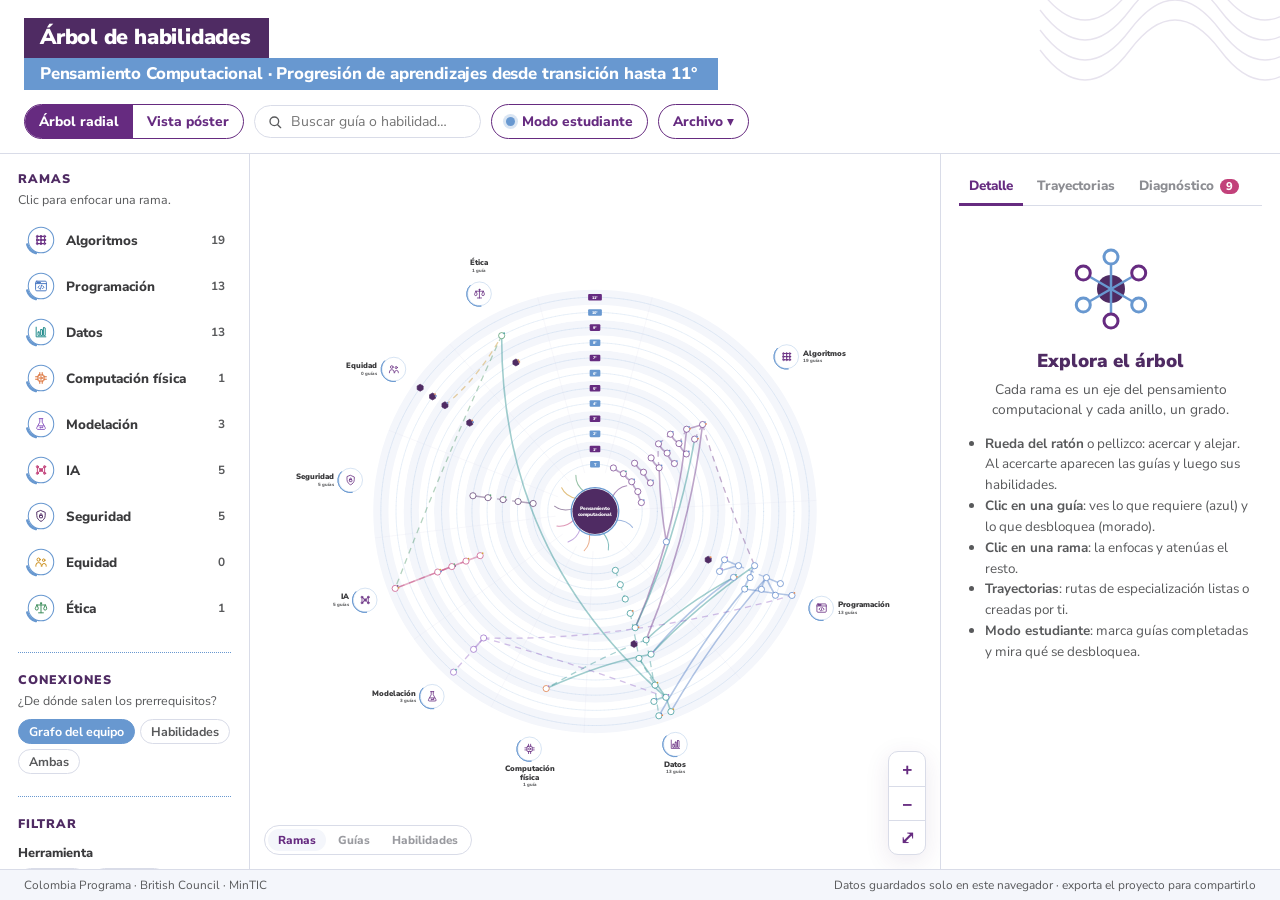
==== arbol-habilidades/index.html @ 9c13b3ff "Árbol de habilidades: integrar el grafo de dependencias del equipo - Datos: ejes principal/secundari" ====
<!DOCTYPE html>
<html lang="es">
<head>
  <meta charset="UTF-8">
  <meta name="viewport" content="width=device-width, initial-scale=1.0">
  <title>Árbol de Habilidades</title>
  <meta name="description" content="Visualiza progresiones de aprendizaje como un árbol de habilidades navegable.">
  <link rel="icon" href="data:image/svg+xml,<svg xmlns=%22http://www.w3.org/2000/svg%22 viewBox=%220 0 100 100%22><circle cx=%2250%22 cy=%2250%22 r=%2244%22 fill=%22%234F2B63%22/><circle cx=%2250%22 cy=%2250%22 r=%2216%22 fill=%22%236898D0%22/></svg>">
  <link rel="preconnect" href="https://fonts.googleapis.com">
  <link rel="preconnect" href="https://fonts.gstatic.com" crossorigin>
  <link href="https://fonts.googleapis.com/css2?family=Nunito+Sans:opsz,wght@6..12,400;6..12,600;6..12,800;6..12,900&display=swap" rel="stylesheet">
  <link rel="stylesheet" href="css/estilos.css">
  <script src="vendor/d3.min.js"></script>
</head>
<body>
  <!-- Íconos de las ramas (trazo de línea, como en las guías BC) -->
  <svg width="0" height="0" style="position:absolute" aria-hidden="true">
    <defs>
      <symbol id="ico-algoritmos" viewBox="0 0 24 24"><path d="M6 6h12v12H6zM12 6v12M6 12h12"/><g class="relleno"><circle cx="6" cy="6" r="1.7"/><circle cx="12" cy="6" r="1.7"/><circle cx="18" cy="6" r="1.7"/><circle cx="6" cy="12" r="1.7"/><circle cx="12" cy="12" r="1.7"/><circle cx="18" cy="12" r="1.7"/><circle cx="6" cy="18" r="1.7"/><circle cx="12" cy="18" r="1.7"/><circle cx="18" cy="18" r="1.7"/></g></symbol>
      <symbol id="ico-programacion" viewBox="0 0 24 24"><rect x="3" y="4" width="18" height="16" rx="2"/><path d="M3 8h18M9.5 11.5 7 14l2.5 2.5M14.5 11.5 17 14l-2.5 2.5M13 10.5l-2 7"/><g class="relleno"><circle cx="5.6" cy="6" r=".8"/><circle cx="7.8" cy="6" r=".8"/><circle cx="10" cy="6" r=".8"/></g></symbol>
      <symbol id="ico-datos" viewBox="0 0 24 24"><path d="M4 4v16h16"/><rect x="7" y="12" width="3" height="6" rx=".5"/><rect x="11.5" y="8" width="3" height="10" rx=".5"/><rect x="16" y="5" width="3" height="13" rx=".5"/></symbol>
      <symbol id="ico-fisica" viewBox="0 0 24 24"><rect x="7" y="7" width="10" height="10" rx="1.5"/><circle cx="12" cy="12" r="2"/><path d="M10 3v4M14 3v4M10 17v4M14 17v4M3 10h4M3 14h4M17 10h4M17 14h4"/></symbol>
      <symbol id="ico-modelacion" viewBox="0 0 24 24"><path d="M9 3h6M10 3v6l-5 9a2 2 0 0 0 1.7 3h10.6a2 2 0 0 0 1.7-3l-5-9V3M7.4 15h9.2"/><g class="relleno"><circle cx="11" cy="18" r=".9"/><circle cx="14" cy="17.3" r=".7"/></g></symbol>
      <symbol id="ico-ia" viewBox="0 0 24 24"><path d="M12 12 6 6.5M12 12l6-5.5M12 12l-6 5.5M12 12l6 5.5M6 6.5v11M18 6.5v11"/><circle cx="12" cy="12" r="2.4"/><g class="relleno"><circle cx="6" cy="6.5" r="1.8"/><circle cx="18" cy="6.5" r="1.8"/><circle cx="6" cy="17.5" r="1.8"/><circle cx="18" cy="17.5" r="1.8"/></g></symbol>
      <symbol id="ico-seguridad" viewBox="0 0 24 24"><path d="M12 3 19 6v5c0 5-3.5 8.5-7 10-3.5-1.5-7-5-7-10V6z"/><rect x="9.5" y="11" width="5" height="4" rx=".8"/><path d="M10.5 11V9.6a1.5 1.5 0 0 1 3 0V11"/></symbol>
      <symbol id="ico-equidad" viewBox="0 0 24 24"><circle cx="8" cy="8" r="2.6"/><path d="M3.5 19v-1.5a4.5 4.5 0 0 1 9 0V19"/><circle cx="16.5" cy="9" r="2.1"/><path d="M13.6 19v-1a3.5 3.5 0 0 1 7 0v1"/></symbol>
      <symbol id="ico-etica" viewBox="0 0 24 24"><path d="M12 4v16M8 20h8M5 7h14M5 7l-2.5 6a2.5 2.5 0 0 0 5 0zM19 7l-2.5 6a2.5 2.5 0 0 0 5 0z"/><circle cx="12" cy="4" r="1"/></symbol>
      <symbol id="ico-generico" viewBox="0 0 24 24"><circle cx="12" cy="12" r="7"/><path d="M12 8v8M8 12h8"/></symbol>
    </defs>
  </svg>

  <header class="cabecera">
    <div class="titulos">
      <h1 class="banda banda-ciruela">Árbol de habilidades</h1>
      <p class="banda banda-azul" id="titulo-proyecto">Pensamiento Computacional</p>
    </div>
    <div class="acciones">
      <div class="segmentado" role="group" aria-label="Vista">
        <button type="button" data-vista="radial" class="activo">Árbol radial</button>
        <button type="button" data-vista="poster">Vista póster</button>
      </div>
      <label class="buscador">
        <svg viewBox="0 0 24 24" aria-hidden="true"><circle cx="11" cy="11" r="6.5"/><path d="m16 16 4.5 4.5"/></svg>
        <input id="buscar" type="search" placeholder="Buscar guía o habilidad…" autocomplete="off">
      </label>
      <button type="button" id="btn-estudiante" class="boton boton-secundario" aria-pressed="false">
        <span class="punto-juego"></span> Modo estudiante
      </button>
      <div class="menu">
        <button type="button" class="boton boton-secundario" id="btn-archivo" aria-haspopup="true" aria-expanded="false">Archivo ▾</button>
        <div class="menu-lista" id="menu-archivo" hidden>
          <button type="button" data-accion="exportar-json">Guardar proyecto (.json)</button>
          <button type="button" data-accion="importar-json">Abrir proyecto (.json)…</button>
          <hr>
          <button type="button" data-accion="importar-grafo">Importar grafo de guías (.xlsx, .csv)…</button>
          <button type="button" data-accion="exportar-grafo">Exportar grafo de guías (.xlsx)</button>
          <hr>
          <button type="button" data-accion="exportar-svg">Descargar imagen (.svg)</button>
          <button type="button" data-accion="exportar-png">Descargar imagen (.png)</button>
          <hr>
          <button type="button" data-accion="restablecer">Volver a los datos de ejemplo</button>
        </div>
        <input type="file" id="archivo-json" accept=".json,application/json" hidden>
        <input type="file" id="archivo-hoja" accept=".xlsx,.xltx,.xlsm,.csv,.tsv" hidden>
      </div>
    </div>
  </header>

  <main class="espacio">
    <aside class="panel panel-izq" aria-label="Ramas y filtros">
      <section>
        <h2 class="titulo-panel">Ramas</h2>
        <p class="ayuda">Clic para enfocar una rama.</p>
        <ul id="lista-ramas" class="lista-ramas"></ul>
      </section>
      <section>
        <h2 class="titulo-panel">Conexiones</h2>
        <p class="ayuda">¿De dónde salen los prerrequisitos?</p>
        <div id="filtro-fuente" class="chips">
          <button type="button" class="chip" data-fuente="equipo" aria-pressed="true" title="Grafo de dependencias del equipo pedagógico">Grafo del equipo</button>
          <button type="button" class="chip" data-fuente="habilidades" aria-pressed="false" title="Derivadas de las habilidades que se repiten entre niveles">Habilidades</button>
          <button type="button" class="chip" data-fuente="ambas" aria-pressed="false">Ambas</button>
        </div>
      </section>
      <section>
        <h2 class="titulo-panel">Filtrar</h2>
        <h3 class="subtitulo-panel">Herramienta</h3>
        <div id="filtro-herramientas" class="chips"></div>
        <h3 class="subtitulo-panel">Rango de dominio</h3>
        <div id="filtro-rangos" class="chips"></div>
        <h3 class="subtitulo-panel">Niveles</h3>
        <div class="rango-niveles">
          <select id="nivel-desde" aria-label="Desde"></select>
          <span>a</span>
          <select id="nivel-hasta" aria-label="Hasta"></select>
        </div>
        <button type="button" id="limpiar-filtros" class="enlace">Limpiar filtros</button>
      </section>
      <section class="leyenda">
        <h2 class="titulo-panel">Leyenda</h2>
        <ul>
          <li><svg viewBox="0 0 30 30"><circle cx="15" cy="15" r="10" class="ley-guia"/></svg> Guía (misión)</li>
          <li><svg viewBox="0 0 30 30"><path d="M15 4 24.5 9.5v11L15 26l-9.5-5.5v-11z" class="ley-proyecto"/></svg> Evaluación y proyectos</li>
          <li><span class="rangos-demo"><i class="lleno"></i><i></i><i></i></span> N0 · N1 · N2</li>
          <li><svg viewBox="0 0 30 30"><circle cx="15" cy="15" r="3.5" class="ley-secundaria"/></svg> Eje secundario</li>
          <li><svg viewBox="0 0 30 30"><path d="M2 15h26" class="ley-linea"/></svg> Indispensable</li>
          <li><svg viewBox="0 0 30 30"><path d="M2 15h26" class="ley-linea" stroke-dasharray="5 4"/></svg> Deseable</li>
          <li><svg viewBox="0 0 30 30"><path d="M2 15h26" class="ley-linea" stroke-dasharray="1 4" stroke-linecap="round"/></svg> Habilidad compartida</li>
        </ul>
      </section>
    </aside>

    <section class="lienzo" aria-label="Árbol de habilidades">
      <svg id="arbol" role="img" aria-label="Árbol de habilidades interactivo"></svg>
      <div class="controles-zoom">
        <button type="button" data-zoom="mas" aria-label="Acercar">+</button>
        <button type="button" data-zoom="menos" aria-label="Alejar">−</button>
        <button type="button" data-zoom="encuadrar" aria-label="Ver todo" title="Ver todo">⤢</button>
      </div>
      <div class="indicador-zoom" id="indicador-zoom">
        <span data-nivel="lejos">Ramas</span><span data-nivel="medio">Guías</span><span data-nivel="cerca">Habilidades</span>
      </div>
      <div class="barra-estudiante" id="barra-estudiante" hidden>
        <div><strong id="progreso-texto">0 de 0 guías</strong><span id="progreso-detalle"></span></div>
        <div class="barra"><span id="progreso-barra"></span></div>
        <button type="button" class="enlace" id="reiniciar-progreso">Reiniciar</button>
      </div>
      <div class="tooltip" id="tooltip" hidden></div>
    </section>

    <aside class="panel panel-der" aria-label="Detalle">
      <div class="pestanas" role="tablist">
        <button type="button" role="tab" data-pestana="detalle" class="activo">Detalle</button>
        <button type="button" role="tab" data-pestana="trayectorias">Trayectorias</button>
        <button type="button" role="tab" data-pestana="diagnostico">Diagnóstico <span id="num-alertas" class="insignia-num"></span></button>
      </div>
      <div class="contenido-pestana" data-contenido="detalle" id="detalle"></div>
      <div class="contenido-pestana" data-contenido="trayectorias" id="trayectorias" hidden></div>
      <div class="contenido-pestana" data-contenido="diagnostico" id="diagnostico" hidden></div>
    </aside>
  </main>

  <dialog id="dialogo" class="dialogo" aria-labelledby="dialogo-titulo">
    <h2 id="dialogo-titulo"></h2>
    <div id="dialogo-cuerpo"></div>
    <div class="botonera"><button type="button" class="boton" id="dialogo-cerrar">Entendido</button></div>
  </dialog>

  <footer class="pie">
    <span id="autoria"></span>
    <span>Datos guardados solo en este navegador · exporta el proyecto para compartirlo</span>
  </footer>

  <script src="js/datos-pc.js"></script>
  <script src="js/modelo.js"></script>
  <script src="js/hoja.js"></script>
  <script src="js/grafo.js"></script>
  <script src="js/vista.js"></script>
  <script src="js/app.js"></script>
</body>
</html>
---- arbol-habilidades/css/estilos.css ----
/* Árbol de habilidades · look & feel de las guías de Pensamiento Computacional (BC) */
:root {
  --ciruela: #4F2B63;
  --morado: #662B80;
  --azul: #6898D0;
  --azul-osc: #3F6FAE;
  --texto: #58595B;
  --texto-fuerte: #3A3A3C;
  --banda: #F4F6FB;
  --linea: #D9DCE8;
  --lavanda: #EEE8F3;
  --blanco: #FFFFFF;
  --ok: #3C8D5A;
  --alerta: #C2417A;
  --aviso: #C98A12;
  --sombra: 0 6px 24px rgba(79, 43, 99, .10);
  --radio: 10px;
  --fuente: 'Nunito Sans', 'Basic Sans', system-ui, -apple-system, 'Segoe UI', sans-serif;
}

* { box-sizing: border-box; }
html, body { height: 100%; }
body {
  margin: 0;
  font-family: var(--fuente);
  color: var(--texto);
  background: var(--blanco);
  display: grid;
  grid-template-rows: auto 1fr auto;
  overflow: hidden;
}
button, input, select { font: inherit; color: inherit; }
button { cursor: pointer; }
[hidden] { display: none !important; }

/* ── Cabecera con bandas como el póster ─────────────────────────── */
.cabecera {
  display: flex; flex-wrap: wrap; align-items: flex-end; justify-content: space-between;
  gap: 14px 24px; padding: 18px 24px 14px;
  background:
    url("data:image/svg+xml,%3Csvg xmlns='http://www.w3.org/2000/svg' width='420' height='140' viewBox='0 0 420 140'%3E%3Cg fill='none' stroke='%23E7E3EE' stroke-width='1.4'%3E%3Cpath d='M180 -10c30 40 60 40 90 0s60-40 90 0 60 40 90 0'/%3E%3Cpath d='M180 10c30 40 60 40 90 0s60-40 90 0 60 40 90 0'/%3E%3Cpath d='M180 30c30 40 60 40 90 0s60-40 90 0 60 40 90 0'/%3E%3Cpath d='M180 50c30 40 60 40 90 0s60-40 90 0 60 40 90 0'/%3E%3C/g%3E%3C/svg%3E") right top / 420px 140px no-repeat,
    var(--blanco);
  border-bottom: 1px solid var(--linea);
}
.titulos { display: flex; flex-direction: column; align-items: flex-start; }
.banda { margin: 0; color: var(--blanco); font-weight: 900; line-height: 1.1; letter-spacing: -.01em; }
.banda-ciruela { background: var(--ciruela); font-size: 1.35rem; padding: 8px 18px 8px 16px; }
.banda-azul { background: var(--azul); font-size: 1.05rem; padding: 7px 22px 7px 16px; font-weight: 800; }

.acciones { display: flex; flex-wrap: wrap; align-items: center; gap: 10px; }
.segmentado { display: inline-flex; border: 1.5px solid var(--morado); border-radius: 999px; overflow: hidden; }
.segmentado button {
  border: 0; background: transparent; padding: 7px 14px; font-weight: 800; font-size: .86rem; color: var(--morado);
}
.segmentado button.activo { background: var(--morado); color: var(--blanco); }
.buscador {
  display: flex; align-items: center; gap: 6px; border: 1.5px solid var(--linea); border-radius: 999px;
  padding: 5px 12px; background: var(--blanco); min-width: 220px;
}
.buscador:focus-within { border-color: var(--azul); }
.buscador svg { width: 16px; height: 16px; fill: none; stroke: var(--texto); stroke-width: 2; stroke-linecap: round; }
.buscador input { border: 0; outline: 0; flex: 1; font-size: .88rem; background: transparent; min-width: 0; }

.boton {
  border-radius: 999px; padding: 7px 14px; font-weight: 800; font-size: .86rem;
  border: 1.5px solid var(--morado); background: var(--morado); color: var(--blanco);
  display: inline-flex; align-items: center; gap: 7px;
}
.boton-secundario { background: var(--blanco); color: var(--morado); }
.boton[aria-pressed="true"] { background: var(--ciruela); border-color: var(--ciruela); color: var(--blanco); }
.punto-juego { width: 9px; height: 9px; border-radius: 50%; background: var(--azul); box-shadow: 0 0 0 3px rgba(104,152,208,.25); }
.enlace { border: 0; background: none; color: var(--azul-osc); font-weight: 700; padding: 0; text-decoration: underline; text-underline-offset: 3px; font-size: .84rem; }

.menu { position: relative; }
.menu-lista {
  position: absolute; right: 0; top: calc(100% + 6px); z-index: 30; min-width: 250px;
  background: var(--blanco); border: 1px solid var(--linea); border-radius: var(--radio); box-shadow: var(--sombra);
  padding: 6px; display: flex; flex-direction: column;
}
.menu-lista button { text-align: left; background: none; border: 0; padding: 8px 10px; border-radius: 6px; font-size: .88rem; }
.menu-lista button:hover { background: var(--banda); }
.menu-lista hr { border: 0; border-top: 1px solid var(--linea); margin: 4px 0; width: 100%; }

/* ── Distribución principal ─────────────────────────────────────── */
.espacio { display: grid; grid-template-columns: 250px minmax(0, 1fr) 340px; min-height: 0; }
.panel { overflow-y: auto; padding: 16px 18px 24px; min-height: 0; }
.panel-izq { border-right: 1px solid var(--linea); }
.panel-der { border-left: 1px solid var(--linea); padding-top: 0; }
.titulo-panel {
  margin: 0 0 4px; font-size: .78rem; font-weight: 900; color: var(--ciruela);
  text-transform: uppercase; letter-spacing: .08em;
}
.panel section + section { margin-top: 22px; padding-top: 18px; border-top: 1px dotted var(--azul); }
.subtitulo-panel { margin: 12px 0 6px; font-size: .8rem; font-weight: 800; color: var(--texto-fuerte); }
.ayuda { margin: 0 0 10px; font-size: .78rem; }

.lista-ramas { list-style: none; margin: 0; padding: 0; display: flex; flex-direction: column; gap: 2px; }
.lista-ramas button {
  width: 100%; display: grid; grid-template-columns: 34px 1fr auto; align-items: center; gap: 8px;
  border: 0; background: none; text-align: left; padding: 5px 6px; border-radius: 8px; font-size: .84rem; font-weight: 800; color: var(--texto-fuerte);
}
.lista-ramas button:hover { background: var(--banda); }
.lista-ramas button.activo { background: var(--lavanda); }
.lista-ramas .conteo { font-size: .74rem; font-weight: 700; color: var(--texto); }
.insignia-rama { width: 34px; height: 34px; position: relative; }
.insignia-rama svg { width: 100%; height: 100%; overflow: visible; }

.chips { display: flex; flex-wrap: wrap; gap: 5px; }
.chip {
  border: 1.5px solid var(--linea); background: var(--blanco); border-radius: 999px;
  padding: 3px 10px; font-size: .78rem; font-weight: 700;
}
.chip[aria-pressed="true"] { border-color: var(--azul); background: var(--azul); color: var(--blanco); }
.rango-niveles { display: flex; align-items: center; gap: 6px; font-size: .82rem; margin-bottom: 10px; }
.rango-niveles select { flex: 1; border: 1.5px solid var(--linea); border-radius: 8px; padding: 4px 6px; background: var(--blanco); }

.leyenda ul { list-style: none; padding: 0; margin: 8px 0 0; display: flex; flex-direction: column; gap: 6px; font-size: .8rem; }
.leyenda li { display: flex; align-items: center; gap: 8px; }
.leyenda svg { width: 24px; height: 24px; }
.ley-guia { fill: var(--blanco); stroke: var(--morado); stroke-width: 2.5; }
.ley-proyecto { fill: var(--ciruela); }
.ley-secundaria { fill: var(--azul); }
.ley-linea { fill: none; stroke: var(--morado); stroke-width: 2.4; }
.rangos-demo, .rangos { display: inline-flex; gap: 3px; }
.rangos-demo i, .rangos i { width: 8px; height: 8px; border-radius: 50%; border: 1.5px solid var(--morado); display: inline-block; }
.rangos-demo i.lleno, .rangos i.lleno { background: var(--morado); }

/* ── Lienzo ─────────────────────────────────────────────────────── */
.lienzo { position: relative; min-height: 0; overflow: hidden; background: var(--blanco); }
#arbol { width: 100%; height: 100%; display: block; cursor: grab; touch-action: none; }
#arbol:active { cursor: grabbing; }
.controles-zoom {
  position: absolute; right: 14px; bottom: 14px; display: flex; flex-direction: column;
  background: var(--blanco); border: 1px solid var(--linea); border-radius: var(--radio); box-shadow: var(--sombra); overflow: hidden;
}
.controles-zoom button { width: 36px; height: 34px; border: 0; background: none; font-size: 1.1rem; font-weight: 800; color: var(--morado); }
.controles-zoom button + button { border-top: 1px solid var(--linea); }
.controles-zoom button:hover { background: var(--banda); }
.indicador-zoom {
  position: absolute; left: 14px; bottom: 14px; display: flex; gap: 2px; padding: 3px;
  background: var(--blanco); border: 1px solid var(--linea); border-radius: 999px; font-size: .72rem; font-weight: 800;
}
.indicador-zoom span { padding: 3px 10px; border-radius: 999px; color: #9A9BA0; }
.indicador-zoom span.activo { background: var(--banda); color: var(--morado); }

.barra-estudiante {
  position: absolute; left: 50%; top: 12px; transform: translateX(-50%); width: min(460px, calc(100% - 28px));
  background: var(--blanco); border: 1.5px solid var(--azul); border-radius: var(--radio); box-shadow: var(--sombra);
  padding: 10px 14px; display: grid; grid-template-columns: 1fr auto; gap: 6px 12px; align-items: center; font-size: .82rem;
}
.barra-estudiante strong { color: var(--ciruela); margin-right: 8px; }
.barra-estudiante .barra { grid-column: 1 / -1; height: 8px; border-radius: 999px; background: var(--banda); overflow: hidden; grid-row: 2; }
.barra-estudiante .barra span { display: block; height: 100%; width: 0; background: linear-gradient(90deg, var(--azul), var(--morado)); transition: width .4s; }

.tooltip {
  position: absolute; pointer-events: none; z-index: 20; max-width: 260px;
  background: var(--ciruela); color: var(--blanco); border-radius: 8px; padding: 8px 10px; font-size: .78rem; line-height: 1.35;
  box-shadow: var(--sombra);
}
.tooltip strong { display: block; font-size: .84rem; }

/* ── Panel derecho ─────────────────────────────────────────────── */
.pestanas {
  position: sticky; top: 0; z-index: 2; display: flex; gap: 4px; background: var(--blanco);
  padding: 14px 0 0; border-bottom: 1px solid var(--linea); margin-bottom: 14px;
}
.pestanas button {
  border: 0; background: none; padding: 8px 10px; font-weight: 800; font-size: .84rem; color: #8C8D92;
  border-bottom: 3px solid transparent; margin-bottom: -1px;
}
.pestanas button.activo { color: var(--morado); border-bottom-color: var(--morado); }
.insignia-num { background: var(--alerta); color: var(--blanco); border-radius: 999px; padding: 0 6px; font-size: .7rem; margin-left: 2px; }
.insignia-num:empty { display: none; }

.vacio { text-align: center; padding: 24px 8px; }
.vacio svg { width: 90px; height: 90px; }
.vacio h3 { color: var(--ciruela); margin: 8px 0 6px; font-weight: 900; }
.vacio p { font-size: .86rem; margin: 0 0 8px; line-height: 1.45; }
.vacio ul { text-align: left; font-size: .84rem; padding-left: 18px; line-height: 1.55; }

.ficha-cabecera { display: grid; grid-template-columns: auto 1fr; gap: 12px; align-items: center; margin-bottom: 12px; }
.ficha-codigo {
  width: 52px; height: 52px; border-radius: 50%; display: grid; place-items: center; font-weight: 900; font-size: 1rem;
  border: 3px solid currentColor; background: var(--blanco);
}
.ficha-codigo.proyecto { border-radius: 12px; color: var(--blanco) !important; background: var(--ciruela); border-color: var(--ciruela); }
.ficha-titulo { margin: 0; font-size: 1.12rem; font-weight: 900; color: var(--texto-fuerte); line-height: 1.2; }
.ficha-meta { font-size: .8rem; margin-top: 3px; }
.etiquetas { display: flex; flex-wrap: wrap; gap: 5px; margin: 0 0 14px; }
.etiqueta { font-size: .74rem; font-weight: 800; padding: 2px 9px; border-radius: 999px; color: var(--blanco); }
.etiqueta.secundaria { background: var(--blanco) !important; border: 1.5px dashed currentColor; }
.ficha h4 { margin: 16px 0 6px; font-size: .78rem; text-transform: uppercase; letter-spacing: .08em; color: var(--ciruela); font-weight: 900; }
.habilidades { list-style: none; margin: 0; padding: 0; display: flex; flex-direction: column; gap: 4px; }
.habilidades li {
  display: grid; grid-template-columns: 1fr auto; gap: 8px; align-items: center;
  background: var(--banda); border-radius: 8px; padding: 6px 10px; font-size: .84rem; color: var(--texto-fuerte);
}
.habilidades .sin-rango { font-size: .7rem; color: #9A9BA0; }
.vinculos { display: flex; flex-wrap: wrap; gap: 5px; }
.vinculo {
  border: 1.5px solid var(--linea); background: var(--blanco); border-radius: 8px; padding: 3px 8px;
  font-size: .78rem; font-weight: 700; text-align: left;
}
.vinculo:hover { border-color: var(--azul); }
.vinculo b { color: var(--ciruela); }
.vinculo small { display: block; font-size: .7rem; font-weight: 600; color: #8C8D92; margin-top: 1px; }
.vinculo.tipo-deseable { border-style: dashed; }
.tipo-vinculo { margin: 8px 0 5px; font-size: .76rem; font-weight: 800; color: var(--texto-fuerte); display: flex; align-items: center; gap: 6px; }
.tipo-vinculo i { width: 22px; height: 0; border-top: 2.5px solid var(--morado); display: inline-block; }
.tipo-vinculo i.linea-deseable { border-top-style: dashed; }
.tipo-vinculo i.linea-habilidad { border-top-style: dotted; }
.tipo-vinculo i.linea-proyecto { border-top-color: var(--ciruela); border-top-style: dashed; }
.etiqueta.herramienta { background: var(--banda); color: var(--texto-fuerte); border: 1px solid var(--linea); }

.dialogo {
  border: 0; border-radius: 14px; padding: 22px 24px; width: min(560px, calc(100vw - 32px)); max-height: 80vh;
  box-shadow: 0 20px 60px rgba(79, 43, 99, .25); color: var(--texto); font-size: .9rem;
}
.dialogo::backdrop { background: rgba(79, 43, 99, .35); }
.dialogo h2 { margin: 0 0 10px; color: var(--ciruela); font-weight: 900; font-size: 1.2rem; }
.dialogo h4 { margin: 14px 0 4px; font-size: .78rem; text-transform: uppercase; letter-spacing: .06em; color: var(--morado); }
.dialogo p, .dialogo ul { margin: 0 0 6px; line-height: 1.45; }
.dialogo ul { padding-left: 18px; }
.dialogo .botonera { display: flex; justify-content: flex-end; margin-top: 14px; }
.nota { font-size: .76rem; color: #8C8D92; margin-top: 4px; }

.ruta {
  border: 1.5px solid var(--linea); border-radius: var(--radio); padding: 10px 12px; margin-bottom: 8px; background: var(--blanco);
  width: 100%; text-align: left; display: block;
}
.ruta:hover { border-color: var(--azul); }
.ruta.activo { border-color: var(--morado); background: var(--lavanda); }
.ruta h5 { margin: 0 0 2px; font-size: .92rem; font-weight: 900; color: var(--texto-fuerte); display: flex; justify-content: space-between; gap: 8px; }
.ruta p { margin: 0 0 6px; font-size: .8rem; }
.ruta .pasos { display: flex; flex-wrap: wrap; gap: 3px; }
.ruta .pasos span { font-size: .7rem; font-weight: 800; background: var(--banda); border-radius: 5px; padding: 1px 5px; color: var(--morado); }
.ruta .borrar { font-size: .74rem; color: var(--alerta); }
.editor-ruta { border: 1.5px dashed var(--morado); border-radius: var(--radio); padding: 12px; margin-bottom: 12px; background: var(--banda); }
.editor-ruta input { width: 100%; border: 1.5px solid var(--linea); border-radius: 8px; padding: 6px 8px; margin: 6px 0; background: var(--blanco); }
.editor-ruta .botonera { display: flex; gap: 8px; margin-top: 8px; }

.alertas { list-style: none; margin: 0; padding: 0; display: flex; flex-direction: column; gap: 6px; }
.alerta {
  border-left: 4px solid var(--aviso); background: var(--banda); border-radius: 0 8px 8px 0; padding: 7px 10px;
  font-size: .82rem; width: 100%; text-align: left; border-top: 0; border-right: 0; border-bottom: 0;
}
.alerta.alta { border-left-color: var(--alerta); }
.alerta.baja { border-left-color: var(--azul); }
.alerta strong { display: block; color: var(--texto-fuerte); font-weight: 800; }
.alerta span { font-size: .76rem; }
.matriz { border-collapse: collapse; width: 100%; table-layout: fixed; font-size: .62rem; margin-bottom: 8px; }
.matriz th { font-weight: 800; color: var(--texto); padding: 2px 0; }
.matriz thead th:first-child, .matriz th.fila { width: 70px; }
.matriz th.fila { text-align: left; white-space: nowrap; overflow: hidden; padding-right: 4px; }
.matriz td { text-align: center; padding: 0; height: 20px; border: 1px solid var(--blanco); font-weight: 800; }
.resumen { display: grid; grid-template-columns: repeat(3, 1fr); gap: 6px; margin-bottom: 12px; }
.resumen div { background: var(--banda); border-radius: 8px; padding: 8px; text-align: center; }
.resumen b { display: block; font-size: 1.3rem; color: var(--ciruela); font-weight: 900; }
.resumen span { font-size: .72rem; }

.pie {
  display: flex; flex-wrap: wrap; justify-content: space-between; gap: 6px 18px;
  padding: 7px 24px; font-size: .74rem; border-top: 1px solid var(--linea); background: var(--banda);
}

/* ── Responsivo ────────────────────────────────────────────────── */
@media (max-width: 1100px) {
  .espacio { grid-template-columns: 220px minmax(0, 1fr) 300px; }
}
@media (max-width: 860px) {
  body { overflow: auto; height: auto; display: block; }
  .cabecera { padding: 14px 16px; }
  .banda-ciruela { font-size: 1.1rem; }
  .banda-azul { font-size: .92rem; }
  .acciones { width: 100%; }
  .buscador { flex: 1; min-width: 0; }
  .espacio { display: flex; flex-direction: column; }
  .lienzo { order: 1; height: 72vh; border-bottom: 1px solid var(--linea); }
  .panel-der { order: 2; border: 0; padding: 0 16px 16px; overflow: visible; }
  .panel-izq { order: 3; border: 0; border-top: 1px solid var(--linea); padding: 16px; overflow: visible; }
}
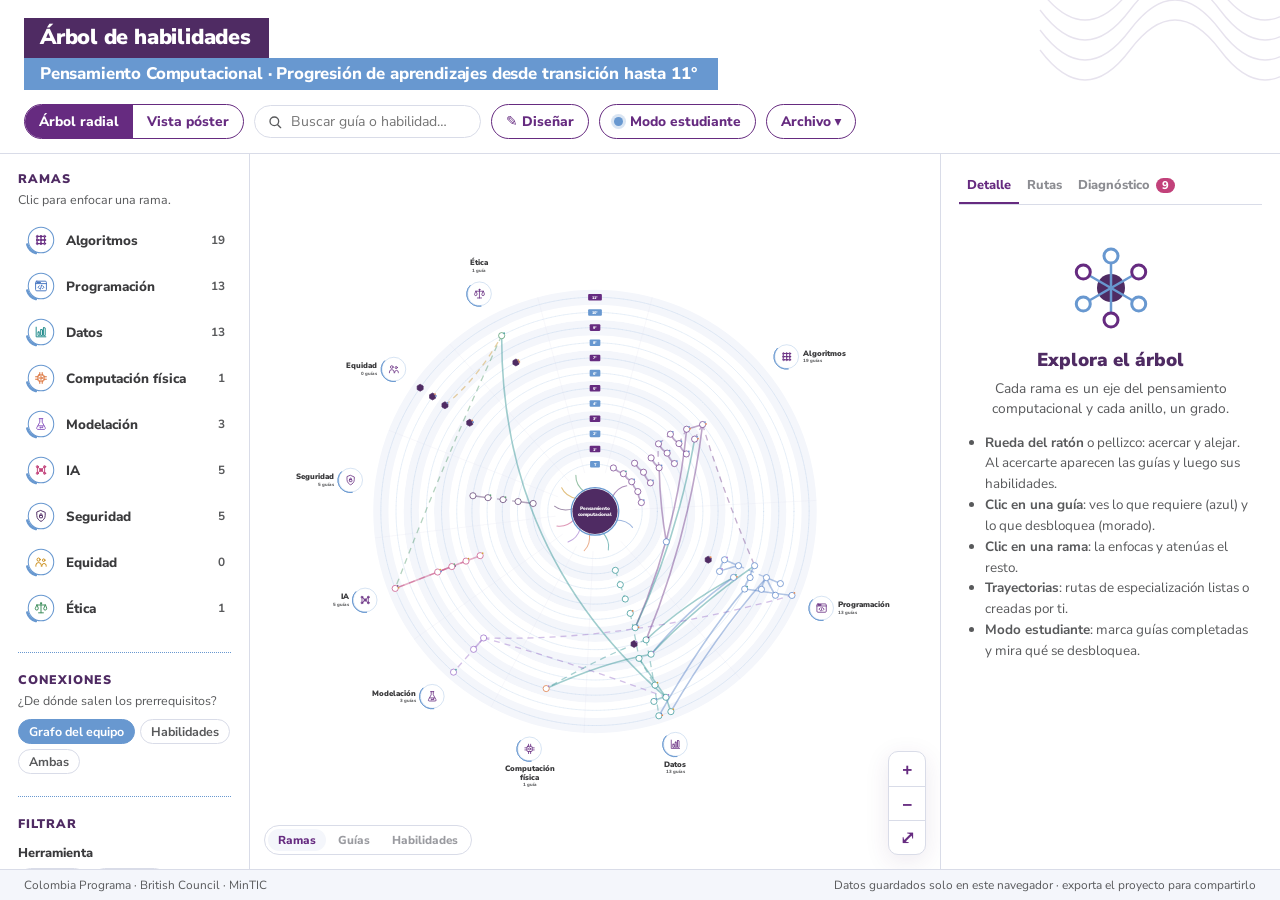
==== commit f25d67a0: "Árbol de habilidades: editor para diseños propios y hoja de habilidades - Mis proyectos: varios dise" ====
--- a/arbol-habilidades/index.html
+++ b/arbol-habilidades/index.html
@@ -10,7 +10,7 @@
   <link rel="preconnect" href="https://fonts.gstatic.com" crossorigin>
   <link href="https://fonts.googleapis.com/css2?family=Nunito+Sans:opsz,wght@6..12,400;6..12,600;6..12,800;6..12,900&display=swap" rel="stylesheet">
   <link rel="stylesheet" href="css/estilos.css">
-  <script src="vendor/d3.min.js"></script>
+  <script src="lib/d3.min.js"></script>
 </head>
 <body>
   <!-- Íconos de las ramas (trazo de línea, como en las guías BC) -->
@@ -43,22 +43,28 @@
         <svg viewBox="0 0 24 24" aria-hidden="true"><circle cx="11" cy="11" r="6.5"/><path d="m16 16 4.5 4.5"/></svg>
         <input id="buscar" type="search" placeholder="Buscar guía o habilidad…" autocomplete="off">
       </label>
+      <button type="button" id="btn-editar" class="boton boton-secundario" aria-pressed="false" title="Crear y editar ramas, niveles, guías y conexiones">✎ Diseñar</button>
       <button type="button" id="btn-estudiante" class="boton boton-secundario" aria-pressed="false">
         <span class="punto-juego"></span> Modo estudiante
       </button>
       <div class="menu">
         <button type="button" class="boton boton-secundario" id="btn-archivo" aria-haspopup="true" aria-expanded="false">Archivo ▾</button>
         <div class="menu-lista" id="menu-archivo" hidden>
+          <button type="button" data-accion="proyectos">Mis proyectos…</button>
+          <button type="button" data-accion="nuevo">Nuevo proyecto…</button>
+          <button type="button" data-accion="duplicar">Guardar una copia de este proyecto</button>
+          <hr>
+          <button type="button" data-accion="importar-hoja">Importar hoja de cálculo (.xlsx, .csv)…</button>
+          <button type="button" data-accion="exportar-hoja">Exportar a hoja de cálculo (.xlsx)</button>
+          <button type="button" data-accion="plantilla">Descargar plantilla vacía (.xlsx)</button>
+          <hr>
           <button type="button" data-accion="exportar-json">Guardar proyecto (.json)</button>
           <button type="button" data-accion="importar-json">Abrir proyecto (.json)…</button>
           <hr>
-          <button type="button" data-accion="importar-grafo">Importar grafo de guías (.xlsx, .csv)…</button>
-          <button type="button" data-accion="exportar-grafo">Exportar grafo de guías (.xlsx)</button>
-          <hr>
           <button type="button" data-accion="exportar-svg">Descargar imagen (.svg)</button>
           <button type="button" data-accion="exportar-png">Descargar imagen (.png)</button>
           <hr>
-          <button type="button" data-accion="restablecer">Volver a los datos de ejemplo</button>
+          <button type="button" data-accion="restablecer">Restablecer el proyecto de ejemplo</button>
         </div>
         <input type="file" id="archivo-json" accept=".json,application/json" hidden>
         <input type="file" id="archivo-hoja" accept=".xlsx,.xltx,.xlsm,.csv,.tsv" hidden>
@@ -125,18 +131,30 @@
         <div class="barra"><span id="progreso-barra"></span></div>
         <button type="button" class="enlace" id="reiniciar-progreso">Reiniciar</button>
       </div>
+      <div class="barra-edicion" id="barra-edicion" hidden>
+        <button type="button" class="boton" id="btn-nueva-guia">+ Nueva guía</button>
+        <button type="button" class="boton boton-secundario" id="btn-deshacer" disabled title="Deshacer (Ctrl+Z)">↶ Deshacer</button>
+        <span class="pista">Doble clic en un hueco para crear · arrastra entre guías para conectar (Mayús = deseable)</span>
+      </div>
+      <div class="lienzo-vacio" id="lienzo-vacio" hidden>
+        <h3>Tu árbol está vacío</h3>
+        <p>Activa <b>✎ Diseñar</b> y haz doble clic en un anillo para crear la primera guía, o usa <b>Archivo → Importar hoja de cálculo</b>.</p>
+      </div>
+      <div class="aviso" id="aviso" role="status" hidden></div>
       <div class="tooltip" id="tooltip" hidden></div>
     </section>
 
     <aside class="panel panel-der" aria-label="Detalle">
       <div class="pestanas" role="tablist">
         <button type="button" role="tab" data-pestana="detalle" class="activo">Detalle</button>
-        <button type="button" role="tab" data-pestana="trayectorias">Trayectorias</button>
+        <button type="button" role="tab" data-pestana="trayectorias" title="Trayectorias">Rutas</button>
         <button type="button" role="tab" data-pestana="diagnostico">Diagnóstico <span id="num-alertas" class="insignia-num"></span></button>
+        <button type="button" role="tab" data-pestana="estructura" hidden>Estructura</button>
       </div>
       <div class="contenido-pestana" data-contenido="detalle" id="detalle"></div>
       <div class="contenido-pestana" data-contenido="trayectorias" id="trayectorias" hidden></div>
       <div class="contenido-pestana" data-contenido="diagnostico" id="diagnostico" hidden></div>
+      <div class="contenido-pestana" data-contenido="estructura" id="estructura" hidden></div>
     </aside>
   </main>
 
@@ -146,6 +164,28 @@
     <div class="botonera"><button type="button" class="boton" id="dialogo-cerrar">Entendido</button></div>
   </dialog>
 
+  <dialog id="dialogo-nuevo" class="dialogo" aria-labelledby="nuevo-titulo">
+    <form class="formulario" method="dialog">
+      <h2 id="nuevo-titulo">Nuevo proyecto</h2>
+      <label>Título<input name="titulo" required placeholder="p. ej. Técnico en Desarrollo de Software"></label>
+      <label>Subtítulo<input name="subtitulo" placeholder="Opcional"></label>
+      <label>Autoría<input name="autoria" placeholder="Equipo o institución"></label>
+      <fieldset><legend>¿Qué estás diseñando?</legend>
+        <label class="opcion"><input type="radio" name="tipo" value="libro" checked> Libro de texto <small>(grados y guías)</small></label>
+        <label class="opcion"><input type="radio" name="tipo" value="curso"> Curso de formación profesional <small>(módulos y unidades)</small></label>
+      </fieldset>
+      <div class="dos-col">
+        <label>Niveles <small>(uno por línea, del primero al último)</small><textarea name="niveles" rows="6"></textarea></label>
+        <label>Ramas <small>(una por línea)</small><textarea name="ramas" rows="6"></textarea></label>
+      </div>
+      <p class="nota">Todo se puede cambiar después en la pestaña Estructura. El proyecto de ejemplo no se modifica.</p>
+      <div class="botonera">
+        <button type="button" class="boton boton-secundario" id="nuevo-cancelar">Cancelar</button>
+        <button type="submit" class="boton">Crear proyecto</button>
+      </div>
+    </form>
+  </dialog>
+
   <footer class="pie">
     <span id="autoria"></span>
     <span>Datos guardados solo en este navegador · exporta el proyecto para compartirlo</span>
@@ -155,6 +195,8 @@
   <script src="js/modelo.js"></script>
   <script src="js/hoja.js"></script>
   <script src="js/grafo.js"></script>
+  <script src="js/editor.js"></script>
+  <script src="js/disenio.js"></script>
   <script src="js/vista.js"></script>
   <script src="js/app.js"></script>
 </body>
--- a/arbol-habilidades/css/estilos.css
+++ b/arbol-habilidades/css/estilos.css
@@ -161,11 +161,11 @@
 
 /* ── Panel derecho ─────────────────────────────────────────────── */
 .pestanas {
-  position: sticky; top: 0; z-index: 2; display: flex; gap: 4px; background: var(--blanco);
+  position: sticky; top: 0; z-index: 2; display: flex; gap: 0; background: var(--blanco); overflow-x: auto; scrollbar-width: none;
   padding: 14px 0 0; border-bottom: 1px solid var(--linea); margin-bottom: 14px;
 }
 .pestanas button {
-  border: 0; background: none; padding: 8px 10px; font-weight: 800; font-size: .84rem; color: #8C8D92;
+  border: 0; background: none; padding: 8px 8px; font-weight: 800; font-size: .8rem; color: #8C8D92; white-space: nowrap; flex: none;
   border-bottom: 3px solid transparent; margin-bottom: -1px;
 }
 .pestanas button.activo { color: var(--morado); border-bottom-color: var(--morado); }
@@ -263,6 +263,100 @@
   padding: 7px 24px; font-size: .74rem; border-top: 1px solid var(--linea); background: var(--banda);
 }
 
+
+/* ── Modo diseño ───────────────────────────────────────────────── */
+.boton:disabled { opacity: .45; cursor: not-allowed; }
+.boton-peligro { background: var(--blanco); border-color: var(--alerta); color: var(--alerta); }
+.boton-peligro:hover { background: var(--alerta); color: var(--blanco); }
+#btn-editar[aria-pressed="true"] { background: var(--azul-osc); border-color: var(--azul-osc); color: var(--blanco); }
+
+.formulario { display: flex; flex-direction: column; gap: 10px; font-size: .84rem; }
+.formulario label { display: flex; flex-direction: column; gap: 3px; font-weight: 800; color: var(--texto-fuerte); font-size: .78rem; }
+.formulario label small { font-weight: 600; color: #8C8D92; }
+.formulario input, .formulario select, .formulario textarea {
+  font: inherit; font-weight: 600; font-size: .86rem; border: 1.5px solid var(--linea); border-radius: 8px;
+  padding: 6px 8px; background: var(--blanco); color: var(--texto-fuerte); min-width: 0; width: 100%;
+}
+.formulario input:focus, .formulario select:focus, .formulario textarea:focus { outline: none; border-color: var(--azul); }
+.formulario textarea { resize: vertical; line-height: 1.4; }
+.formulario fieldset { border: 1px dotted var(--azul); border-radius: var(--radio); padding: 8px 10px 10px; margin: 0; }
+.formulario legend { font-size: .72rem; font-weight: 900; text-transform: uppercase; letter-spacing: .06em; color: var(--ciruela); padding: 0 4px; }
+.formulario h4 { margin: 8px 0 0; font-size: .78rem; text-transform: uppercase; letter-spacing: .08em; color: var(--ciruela); font-weight: 900; }
+.formulario label.opcion { flex-direction: row; align-items: center; gap: 8px; font-weight: 700; margin: 3px 0; }
+.formulario label.opcion input { width: auto; }
+.dos-col { display: grid; grid-template-columns: 1fr 1fr; gap: 8px; }
+.form-cabecera { display: flex; justify-content: space-between; align-items: center; }
+.insignia-edicion { background: var(--azul-osc); color: var(--blanco); font-weight: 900; font-size: .72rem; border-radius: 999px; padding: 3px 10px; }
+.chip[data-secundaria][aria-pressed="true"] { background: var(--c); border-color: var(--c); }
+
+.tabla-hab { display: flex; flex-direction: column; gap: 5px; margin-bottom: 6px; }
+.fila-hab { display: grid; grid-template-columns: 1fr 54px 64px 22px; gap: 4px; align-items: center; }
+.fila-hab input, .fila-hab select { padding: 4px 6px; font-size: .8rem; }
+.quitar, .acciones-fila button {
+  border: 0; background: none; color: #9A9BA0; font-weight: 900; font-size: 1rem; line-height: 1; padding: 2px 4px; border-radius: 6px;
+}
+.quitar:hover, .acciones-fila button:hover:not(:disabled) { background: var(--banda); color: var(--alerta); }
+.acciones-fila button:disabled { opacity: .3; }
+.deps { display: flex; flex-wrap: wrap; gap: 4px; margin-bottom: 6px; }
+.chip-dep {
+  display: inline-flex; align-items: center; gap: 4px; font-size: .76rem; font-weight: 700;
+  border: 1.5px solid var(--morado); border-radius: 8px; padding: 2px 2px 2px 8px; background: var(--blanco);
+}
+.chip-dep.deseable { border-style: dashed; }
+.chip-dep b { color: var(--ciruela); }
+.chip-dep button { border: 0; background: none; color: #9A9BA0; font-weight: 900; padding: 0 5px; }
+.chip-dep button:hover { color: var(--alerta); }
+.agregar-dep select { font-size: .8rem; }
+.botonera-form { display: flex; justify-content: flex-end; margin-top: 6px; }
+
+.lista-edicion { display: flex; flex-direction: column; gap: 5px; }
+.fila-rama {
+  display: grid; grid-template-columns: 30px 1fr auto; gap: 4px 6px; align-items: center;
+  padding: 6px; border-radius: 8px; background: var(--banda);
+}
+.fila-rama .acciones-fila { grid-column: 3; grid-row: 1; }
+.fila-rama .sub { grid-column: 2 / 4; display: grid; grid-template-columns: 1fr 1fr; gap: 6px; }
+.fila-rama .sub label { font-size: .68rem; font-weight: 700; color: #8C8D92; }
+.fila-nivel { display: grid; grid-template-columns: 30px 1fr 52px 24px auto; gap: 4px; align-items: center; }
+.fila-rama input, .fila-rama select, .fila-nivel input { padding: 4px 6px; font-size: .78rem; }
+.fila-rama input[type="color"] { padding: 1px; height: 28px; width: 30px; cursor: pointer; }
+.id-nivel { font-weight: 900; color: var(--morado); font-size: .8rem; text-align: right; }
+.uso { font-size: .72rem; color: #8C8D92; text-align: center; }
+.acciones-fila { display: inline-flex; }
+
+.barra-edicion {
+  position: absolute; left: 50%; top: 12px; transform: translateX(-50%); display: flex; align-items: center; gap: 8px;
+  background: var(--blanco); border: 1.5px solid var(--azul-osc); border-radius: var(--radio); box-shadow: var(--sombra);
+  padding: 8px 12px; width: max-content; max-width: calc(100% - 28px); flex-wrap: wrap;
+}
+.barra-edicion .pista { font-size: .76rem; color: var(--texto); }
+.aviso {
+  position: absolute; left: 50%; bottom: 58px; transform: translateX(-50%); z-index: 25; max-width: min(520px, calc(100% - 28px));
+  background: var(--ciruela); color: var(--blanco); border-radius: 999px; padding: 8px 16px; font-size: .82rem; font-weight: 700;
+  box-shadow: var(--sombra); text-align: center;
+}
+.aviso.aviso-error { background: var(--alerta); border-radius: var(--radio); }
+.lienzo-vacio {
+  position: absolute; left: 50%; top: 50%; transform: translate(-50%, -50%); text-align: center; pointer-events: none;
+  background: rgba(255,255,255,.92); border: 1.5px dashed var(--azul); border-radius: 14px; padding: 18px 22px; max-width: 360px;
+}
+.lienzo-vacio h3 { margin: 0 0 6px; color: var(--ciruela); font-weight: 900; }
+.lienzo-vacio p { margin: 0; font-size: .86rem; line-height: 1.45; }
+
+.lista-proyectos { list-style: none; padding: 0 !important; margin: 0 0 8px; display: flex; flex-direction: column; gap: 6px; }
+.lista-proyectos li {
+  display: grid; grid-template-columns: 1fr auto auto; gap: 10px; align-items: center;
+  border: 1.5px solid var(--linea); border-radius: var(--radio); padding: 8px 12px;
+}
+.lista-proyectos li.actual { border-color: var(--morado); background: var(--lavanda); }
+.lista-proyectos li span { display: block; font-size: .76rem; color: #8C8D92; }
+.lista-proyectos em { font-size: .78rem; color: var(--morado); font-weight: 800; font-style: normal; }
+#dialogo-nuevo { width: min(640px, calc(100vw - 32px)); }
+@media (max-width: 860px) {
+  .dos-col { grid-template-columns: 1fr; }
+  .barra-edicion .pista { display: none; }
+}
+
 /* ── Responsivo ────────────────────────────────────────────────── */
 @media (max-width: 1100px) {
   .espacio { grid-template-columns: 220px minmax(0, 1fr) 300px; }
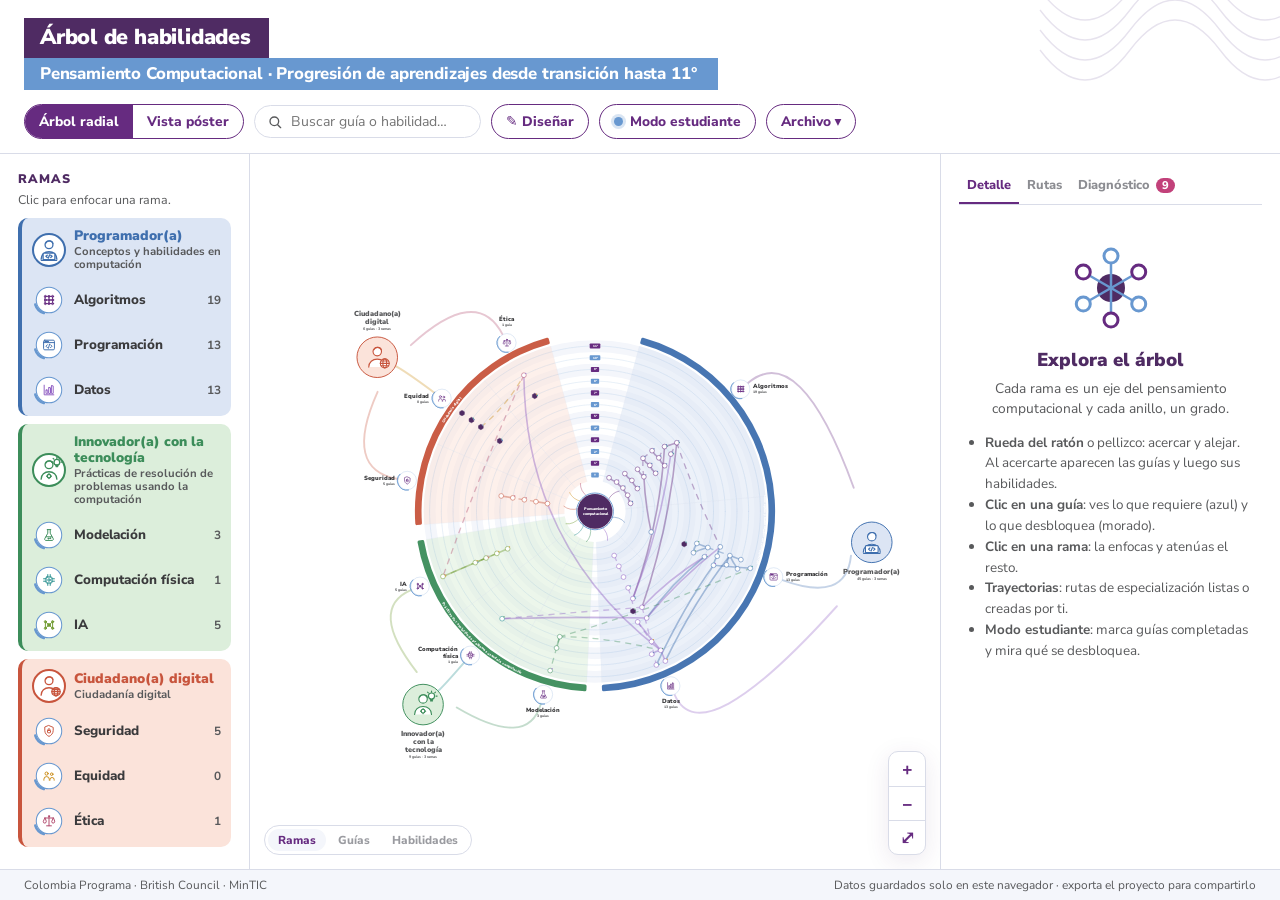
==== commit 88b415e9: "Árbol de habilidades: categorías y perfiles hacia los que crece el árbol - Tres categorías del equip" ====
--- a/arbol-habilidades/index.html
+++ b/arbol-habilidades/index.html
@@ -25,6 +25,11 @@
       <symbol id="ico-seguridad" viewBox="0 0 24 24"><path d="M12 3 19 6v5c0 5-3.5 8.5-7 10-3.5-1.5-7-5-7-10V6z"/><rect x="9.5" y="11" width="5" height="4" rx=".8"/><path d="M10.5 11V9.6a1.5 1.5 0 0 1 3 0V11"/></symbol>
       <symbol id="ico-equidad" viewBox="0 0 24 24"><circle cx="8" cy="8" r="2.6"/><path d="M3.5 19v-1.5a4.5 4.5 0 0 1 9 0V19"/><circle cx="16.5" cy="9" r="2.1"/><path d="M13.6 19v-1a3.5 3.5 0 0 1 7 0v1"/></symbol>
       <symbol id="ico-etica" viewBox="0 0 24 24"><path d="M12 4v16M8 20h8M5 7h14M5 7l-2.5 6a2.5 2.5 0 0 0 5 0zM19 7l-2.5 6a2.5 2.5 0 0 0 5 0z"/><circle cx="12" cy="4" r="1"/></symbol>
+      <!-- Avatares de los perfiles (la persona hacia la que crece cada categoría) -->
+      <symbol id="perfil-programador" viewBox="0 0 64 64"><circle cx="32" cy="20" r="9" fill="#fff"/><path d="M14 53c0-10.5 8-17 18-17s18 6.5 18 17" fill="#fff"/><path d="M24.5 16.5c2-4 5-5.5 8.5-5.5 4 0 7 2 8 6" /><rect x="18.5" y="39" width="27" height="15" rx="2" fill="#fff"/><path d="M14.5 55.5h35M28 44l-3 2.5 3 2.5M36 44l3 2.5-3 2.5M33.4 43l-2.8 7.5"/></symbol>
+      <symbol id="perfil-innovador" viewBox="0 0 64 64"><circle cx="32" cy="20" r="9" fill="#fff"/><path d="M14 53c0-10.5 8-17 18-17s18 6.5 18 17" fill="#fff"/><path d="M24.5 16.5c2-4 5-5.5 8.5-5.5 4 0 7 2 8 6" /><circle cx="50" cy="14" r="6.5" fill="#fff"/><path d="M47.5 21.5h5M48 24.2h4M50 3.2v2.4M59.5 14h2.4M38.1 14h2.4M56.8 7.2l1.7-1.7M43.2 7.2l-1.7-1.7"/><circle cx="32" cy="46" r="4" fill="#fff"/><path d="M32 40.5v2M32 49.5v2M26.5 46h2M35.5 46h2"/></symbol>
+      <symbol id="perfil-ciudadano" viewBox="0 0 64 64"><circle cx="32" cy="20" r="9" fill="#fff"/><path d="M14 53c0-10.5 8-17 18-17s18 6.5 18 17" fill="#fff"/><path d="M24.5 16.5c2-4 5-5.5 8.5-5.5 4 0 7 2 8 6" /><circle cx="48" cy="45" r="9.5" fill="#fff"/><ellipse cx="48" cy="45" rx="4" ry="9.5"/><path d="M38.5 45h19M39.8 40h16.4M39.8 50h16.4"/></symbol>
+      <symbol id="perfil-generico" viewBox="0 0 64 64"><circle cx="32" cy="20" r="9" fill="#fff"/><path d="M14 53c0-10.5 8-17 18-17s18 6.5 18 17" fill="#fff"/><path d="M24.5 16.5c2-4 5-5.5 8.5-5.5 4 0 7 2 8 6" /><path d="M48 8l2.2 4.6 5 .7-3.6 3.5.9 5-4.5-2.4-4.5 2.4.9-5-3.6-3.5 5-.7z" fill="#fff"/></symbol>
       <symbol id="ico-generico" viewBox="0 0 24 24"><circle cx="12" cy="12" r="7"/><path d="M12 8v8M8 12h8"/></symbol>
     </defs>
   </svg>
--- a/arbol-habilidades/css/estilos.css
+++ b/arbol-habilidades/css/estilos.css
@@ -102,6 +102,16 @@
 .lista-ramas button:hover { background: var(--banda); }
 .lista-ramas button.activo { background: var(--lavanda); }
 .lista-ramas .conteo { font-size: .74rem; font-weight: 700; color: var(--texto); }
+.grupo-categoria { background: var(--tinte); border-radius: var(--radio); padding: 4px; margin-bottom: 6px; border-left: 4px solid var(--c); }
+.grupo-categoria ul { list-style: none; margin: 0; padding: 0; display: flex; flex-direction: column; gap: 1px; }
+.grupo-categoria ul button:hover { background: rgba(255,255,255,.6); }
+.grupo-categoria ul button.activo { background: rgba(255,255,255,.85); }
+.lista-ramas .cabecera-categoria { grid-template-columns: 34px 1fr; padding: 6px; color: var(--c); }
+.cabecera-categoria b { display: block; font-size: .86rem; font-weight: 900; line-height: 1.15; }
+.cabecera-categoria small { display: block; font-size: .7rem; font-weight: 700; color: var(--texto); line-height: 1.2; margin-top: 1px; }
+.lista-ramas .cabecera-categoria.activo { background: rgba(255,255,255,.85); }
+.perfil-mini { width: 34px; height: 34px; border-radius: 50%; background: var(--blanco); border: 2px solid var(--c); display: grid; place-items: center; }
+.perfil-mini svg { width: 28px; height: 28px; }
 .insignia-rama { width: 34px; height: 34px; position: relative; }
 .insignia-rama svg { width: 100%; height: 100%; overflow: visible; }
 
@@ -317,6 +327,9 @@
 .fila-rama .acciones-fila { grid-column: 3; grid-row: 1; }
 .fila-rama .sub { grid-column: 2 / 4; display: grid; grid-template-columns: 1fr 1fr; gap: 6px; }
 .fila-rama .sub label { font-size: .68rem; font-weight: 700; color: #8C8D92; }
+.fila-rama .sub label.ancho { grid-column: 1 / -1; }
+.fila-categoria .sub { grid-template-columns: 1fr 1fr 48px; }
+.fila-categoria .sub input[type="color"] { height: 28px; padding: 1px; }
 .fila-nivel { display: grid; grid-template-columns: 30px 1fr 52px 24px auto; gap: 4px; align-items: center; }
 .fila-rama input, .fila-rama select, .fila-nivel input { padding: 4px 6px; font-size: .78rem; }
 .fila-rama input[type="color"] { padding: 1px; height: 28px; width: 30px; cursor: pointer; }
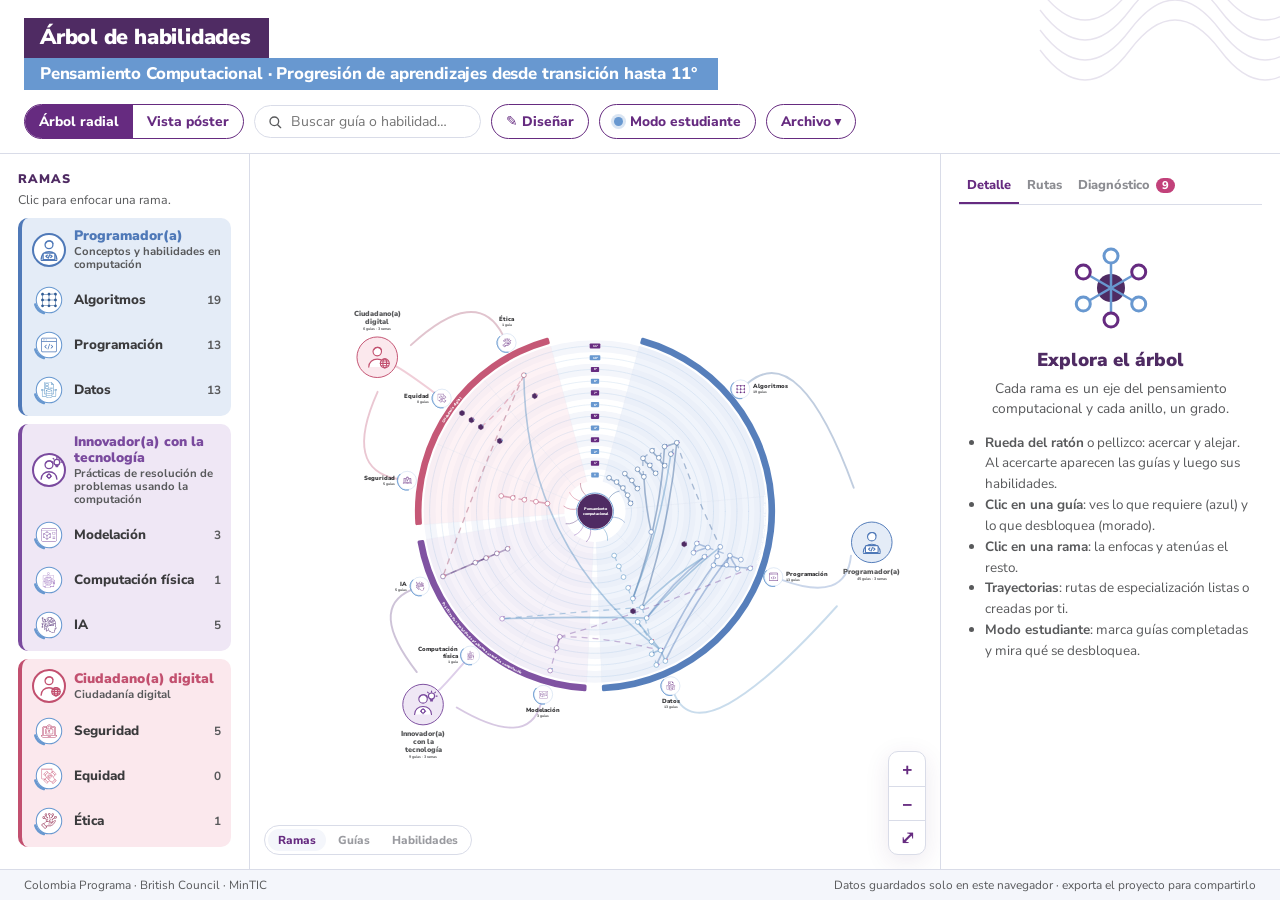
==== commit 67c8969f: "Árbol de habilidades: íconos del póster y paleta de las guías - Íconos de las 9 ramas extraídos como" ====
--- a/arbol-habilidades/index.html
+++ b/arbol-habilidades/index.html
@@ -13,18 +13,19 @@
   <script src="lib/d3.min.js"></script>
 </head>
 <body>
-  <!-- Íconos de las ramas (trazo de línea, como en las guías BC) -->
+  <!-- Íconos de las ramas y avatares de perfil -->
   <svg width="0" height="0" style="position:absolute" aria-hidden="true">
     <defs>
-      <symbol id="ico-algoritmos" viewBox="0 0 24 24"><path d="M6 6h12v12H6zM12 6v12M6 12h12"/><g class="relleno"><circle cx="6" cy="6" r="1.7"/><circle cx="12" cy="6" r="1.7"/><circle cx="18" cy="6" r="1.7"/><circle cx="6" cy="12" r="1.7"/><circle cx="12" cy="12" r="1.7"/><circle cx="18" cy="12" r="1.7"/><circle cx="6" cy="18" r="1.7"/><circle cx="12" cy="18" r="1.7"/><circle cx="18" cy="18" r="1.7"/></g></symbol>
-      <symbol id="ico-programacion" viewBox="0 0 24 24"><rect x="3" y="4" width="18" height="16" rx="2"/><path d="M3 8h18M9.5 11.5 7 14l2.5 2.5M14.5 11.5 17 14l-2.5 2.5M13 10.5l-2 7"/><g class="relleno"><circle cx="5.6" cy="6" r=".8"/><circle cx="7.8" cy="6" r=".8"/><circle cx="10" cy="6" r=".8"/></g></symbol>
-      <symbol id="ico-datos" viewBox="0 0 24 24"><path d="M4 4v16h16"/><rect x="7" y="12" width="3" height="6" rx=".5"/><rect x="11.5" y="8" width="3" height="10" rx=".5"/><rect x="16" y="5" width="3" height="13" rx=".5"/></symbol>
-      <symbol id="ico-fisica" viewBox="0 0 24 24"><rect x="7" y="7" width="10" height="10" rx="1.5"/><circle cx="12" cy="12" r="2"/><path d="M10 3v4M14 3v4M10 17v4M14 17v4M3 10h4M3 14h4M17 10h4M17 14h4"/></symbol>
-      <symbol id="ico-modelacion" viewBox="0 0 24 24"><path d="M9 3h6M10 3v6l-5 9a2 2 0 0 0 1.7 3h10.6a2 2 0 0 0 1.7-3l-5-9V3M7.4 15h9.2"/><g class="relleno"><circle cx="11" cy="18" r=".9"/><circle cx="14" cy="17.3" r=".7"/></g></symbol>
-      <symbol id="ico-ia" viewBox="0 0 24 24"><path d="M12 12 6 6.5M12 12l6-5.5M12 12l-6 5.5M12 12l6 5.5M6 6.5v11M18 6.5v11"/><circle cx="12" cy="12" r="2.4"/><g class="relleno"><circle cx="6" cy="6.5" r="1.8"/><circle cx="18" cy="6.5" r="1.8"/><circle cx="6" cy="17.5" r="1.8"/><circle cx="18" cy="17.5" r="1.8"/></g></symbol>
-      <symbol id="ico-seguridad" viewBox="0 0 24 24"><path d="M12 3 19 6v5c0 5-3.5 8.5-7 10-3.5-1.5-7-5-7-10V6z"/><rect x="9.5" y="11" width="5" height="4" rx=".8"/><path d="M10.5 11V9.6a1.5 1.5 0 0 1 3 0V11"/></symbol>
-      <symbol id="ico-equidad" viewBox="0 0 24 24"><circle cx="8" cy="8" r="2.6"/><path d="M3.5 19v-1.5a4.5 4.5 0 0 1 9 0V19"/><circle cx="16.5" cy="9" r="2.1"/><path d="M13.6 19v-1a3.5 3.5 0 0 1 7 0v1"/></symbol>
-      <symbol id="ico-etica" viewBox="0 0 24 24"><path d="M12 4v16M8 20h8M5 7h14M5 7l-2.5 6a2.5 2.5 0 0 0 5 0zM19 7l-2.5 6a2.5 2.5 0 0 0 5 0z"/><circle cx="12" cy="4" r="1"/></symbol>
+      <!-- Íconos de las ramas: vectores originales del póster de Pensamiento Computacional -->
+      <symbol id="ico-algoritmos" viewBox="381.87 641.48 26.07 26.07"><path fill="currentColor" stroke="none" fill-rule="nonzero" d="M 402.60 654.01 L 397.06 654.01 C 396.89 653.16 396.20 652.48 395.33 652.31 L 395.33 647.73 C 396.23 647.55 396.94 646.84 397.08 645.93 L 402.58 645.88 C 402.70 646.81 403.41 647.55 404.33 647.73 L 404.33 652.31 C 403.46 652.48 402.77 653.16 402.60 654.01 M 385.46 647.73 C 386.34 647.56 387.03 646.88 387.20 646.02 L 392.73 645.97 C 392.88 646.85 393.57 647.56 394.47 647.73 L 394.47 652.31 C 393.60 652.48 392.91 653.16 392.73 654.01 L 387.20 654.01 C 387.03 653.16 386.34 652.48 385.46 652.31Z M 392.73 663.01 L 387.20 663.01 C 387.03 662.15 386.34 661.47 385.46 661.30 L 385.46 656.55 C 386.34 656.39 387.03 655.71 387.20 654.85 L 392.73 654.85 C 392.91 655.71 393.60 656.39 394.47 656.55 L 394.47 661.30 C 393.60 661.47 392.91 662.15 392.73 663.01 M 404.33 661.30 C 403.46 661.47 402.77 662.15 402.60 663.01 L 397.06 663.01 C 396.89 662.15 396.20 661.47 395.33 661.30 L 395.33 656.55 C 396.20 656.39 396.89 655.71 397.06 654.85 L 402.60 654.85 C 402.77 655.71 403.46 656.39 404.33 656.55Z M 406.97 654.43 C 406.97 653.38 406.20 652.51 405.19 652.31 L 405.19 647.73 C 406.20 647.53 406.97 646.66 406.97 645.61 C 406.97 644.41 405.98 643.45 404.76 643.45 C 403.75 643.45 402.89 644.12 402.63 645.04 L 397.04 645.09 C 396.80 644.15 395.93 643.45 394.90 643.45 C 393.85 643.45 392.97 644.16 392.75 645.13 L 387.20 645.17 C 386.99 644.19 386.10 643.45 385.04 643.45 C 383.82 643.45 382.83 644.41 382.83 645.61 C 382.83 646.66 383.59 647.53 384.61 647.73 L 384.61 652.31 C 383.59 652.51 382.83 653.38 382.83 654.43 C 382.83 655.48 383.59 656.36 384.61 656.55 L 384.61 661.30 C 383.59 661.50 382.83 662.37 382.83 663.42 C 382.83 664.62 383.82 665.59 385.04 665.59 C 386.11 665.59 387.00 664.84 387.20 663.84 L 392.73 663.84 C 392.94 664.84 393.83 665.59 394.90 665.59 C 395.97 665.59 396.86 664.84 397.06 663.84 L 402.60 663.84 C 402.80 664.84 403.69 665.59 404.76 665.59 C 405.98 665.59 406.97 664.62 406.97 663.42 C 406.97 662.37 406.20 661.50 405.19 661.30 L 405.19 656.55 C 406.20 656.36 406.97 655.48 406.97 654.43"/></symbol>
+      <symbol id="ico-programacion" viewBox="381.48 851.84 27.62 27.62"><path fill="currentColor" stroke="none" fill-rule="nonzero" d="M 390.80 871.32 C 391.03 871.53 391.41 871.53 391.63 871.30 C 391.86 871.07 391.85 870.69 391.62 870.47 L 389.36 868.28 L 391.62 866.09 C 391.73 865.98 391.80 865.84 391.80 865.68 C 391.80 865.52 391.74 865.37 391.63 865.26 C 391.52 865.15 391.38 865.09 391.22 865.09 C 391.06 865.08 390.91 865.14 390.80 865.25 L 388.11 867.86 C 387.99 867.97 387.93 868.13 387.93 868.28 C 387.93 868.44 387.99 868.60 388.11 868.71 L 390.80 871.32Z M 390.80 871.32"/><path fill="currentColor" stroke="none" fill-rule="nonzero" d="M 388.51 856.76 C 388.48 856.76 388.44 856.77 388.40 856.78 C 388.36 856.79 388.32 856.80 388.28 856.81 C 388.26 856.82 388.22 856.84 388.18 856.87 C 388.16 856.89 388.13 856.91 388.10 856.94 C 388.07 856.97 388.05 857.00 388.04 857.02 C 388.00 857.07 387.99 857.09 387.98 857.12 C 387.95 857.17 387.95 857.21 387.94 857.24 C 387.93 857.28 387.93 857.32 387.93 857.35 C 387.93 857.51 387.98 857.66 388.10 857.77 C 388.15 857.82 388.21 857.87 388.29 857.90 C 388.50 857.98 388.76 857.93 388.93 857.77 C 389.04 857.66 389.10 857.52 389.10 857.36 C 389.10 857.20 389.04 857.05 388.93 856.94 C 388.82 856.83 388.66 856.77 388.51 856.77Z M 388.51 856.76"/><path fill="currentColor" stroke="none" fill-rule="nonzero" d="M 393.41 872.89 C 393.47 872.91 393.53 872.92 393.60 872.92 C 393.85 872.92 394.07 872.75 394.15 872.51 L 396.82 864.41 C 396.92 864.10 396.75 863.77 396.44 863.67 C 396.38 863.65 396.32 863.64 396.25 863.64 C 396.16 863.64 396.07 863.66 395.99 863.70 C 395.85 863.77 395.75 863.89 395.70 864.05 L 393.04 872.15 C 392.99 872.30 393.00 872.46 393.07 872.60 C 393.14 872.74 393.26 872.84 393.41 872.89Z M 393.41 872.89"/><path fill="currentColor" stroke="none" fill-rule="nonzero" d="M 400.46 868.28 L 398.20 870.47 C 398.09 870.58 398.02 870.73 398.02 870.88 C 398.02 871.04 398.08 871.19 398.19 871.30 C 398.41 871.53 398.79 871.53 399.02 871.31 L 401.71 868.70 C 401.83 868.59 401.89 868.43 401.89 868.28 C 401.89 868.12 401.83 867.96 401.71 867.86 L 399.02 865.25 C 398.90 865.14 398.76 865.08 398.60 865.08 C 398.44 865.08 398.29 865.14 398.18 865.26 C 397.96 865.49 397.96 865.86 398.20 866.09 L 400.46 868.28Z M 400.46 868.28"/><path fill="currentColor" stroke="none" fill-rule="nonzero" d="M 386.47 856.86 C 386.44 856.84 386.40 856.82 386.36 856.81 C 386.34 856.80 386.30 856.79 386.26 856.78 C 386.22 856.77 386.19 856.76 386.15 856.76 C 386.00 856.76 385.84 856.83 385.73 856.94 C 385.62 857.05 385.56 857.19 385.56 857.35 C 385.56 857.51 385.62 857.65 385.73 857.77 C 385.89 857.93 386.14 857.98 386.38 857.90 C 386.45 857.87 386.51 857.82 386.56 857.77 C 386.68 857.66 386.73 857.51 386.73 857.35 C 386.73 857.19 386.68 857.05 386.56 856.94 C 386.54 856.91 386.51 856.89 386.47 856.87Z M 386.47 856.86"/><path fill="currentColor" stroke="none" fill-rule="nonzero" d="M 406.90 874.95 C 406.90 875.73 406.27 876.36 405.49 876.36 L 385.08 876.36 C 384.30 876.36 383.67 875.73 383.67 874.95 L 383.67 860.59 L 406.90 860.59Z M 383.67 856.35 C 383.67 855.57 384.30 854.94 385.08 854.94 L 405.49 854.94 C 406.27 854.94 406.90 855.57 406.90 856.35 L 406.90 859.41 L 383.67 859.41Z M 405.49 853.77 L 385.08 853.77 C 383.66 853.77 382.50 854.93 382.50 856.35 L 382.50 874.95 C 382.50 876.37 383.66 877.53 385.08 877.53 L 405.49 877.53 C 406.91 877.53 408.07 876.37 408.07 874.95 L 408.07 856.35 C 408.07 854.93 406.91 853.77 405.49 853.77"/><path fill="currentColor" stroke="none" fill-rule="nonzero" d="M 390.46 856.94 C 390.36 857.05 390.29 857.20 390.29 857.35 C 390.29 857.51 390.35 857.66 390.46 857.77 C 390.52 857.83 390.59 857.87 390.66 857.90 C 390.79 857.95 390.95 857.96 391.11 857.90 C 391.18 857.87 391.25 857.83 391.29 857.77 C 391.41 857.66 391.47 857.51 391.47 857.36 C 391.47 857.21 391.41 857.06 391.29 856.95 C 391.08 856.73 390.68 856.73 390.46 856.95Z M 390.46 856.94"/></symbol>
+      <symbol id="ico-datos" viewBox="378.40 1049.23 30.77 30.77"><path fill="currentColor" stroke="none" fill-rule="nonzero" d="M 392.39 1052.30 L 387.64 1052.30 C 387.41 1052.30 387.22 1052.49 387.22 1052.72 L 387.22 1056.53 C 387.22 1056.76 387.41 1056.94 387.64 1056.94 L 392.39 1056.94 C 392.63 1056.94 392.81 1056.76 392.81 1056.53 L 392.81 1052.72 C 392.81 1052.49 392.63 1052.30 392.39 1052.30 M 391.98 1056.11 L 388.05 1056.11 L 388.05 1053.14 L 391.98 1053.14Z M 391.98 1056.11"/><path fill="currentColor" stroke="none" fill-rule="nonzero" d="M 392.39 1058.01 L 387.64 1058.01 C 387.41 1058.01 387.22 1058.20 387.22 1058.43 L 387.22 1062.24 C 387.22 1062.46 387.41 1062.65 387.64 1062.65 L 392.39 1062.65 C 392.63 1062.65 392.81 1062.46 392.81 1062.24 L 392.81 1058.43 C 392.81 1058.20 392.63 1058.01 392.39 1058.01 M 391.98 1061.82 L 388.05 1061.82 L 388.05 1058.85 L 391.98 1058.85Z M 391.98 1061.82"/><path fill="currentColor" stroke="none" fill-rule="nonzero" d="M 393.88 1061.70 L 394.71 1061.70 L 394.71 1060.87 L 393.88 1060.87Z M 393.88 1061.70"/><path fill="currentColor" stroke="none" fill-rule="nonzero" d="M 395.79 1061.70 L 400.42 1061.70 L 400.42 1060.87 L 395.79 1060.87Z M 395.79 1061.70"/><path fill="currentColor" stroke="none" fill-rule="nonzero" d="M 393.88 1059.80 L 394.71 1059.80 L 394.71 1058.96 L 393.88 1058.96Z M 393.88 1059.80"/><path fill="currentColor" stroke="none" fill-rule="nonzero" d="M 395.79 1059.80 L 400.42 1059.80 L 400.42 1058.96 L 395.79 1058.96Z M 395.79 1059.80"/><path fill="currentColor" stroke="none" fill-rule="nonzero" d="M 406.20 1062.77 L 406.20 1062.77 C 405.36 1062.77 404.63 1063.34 404.41 1064.16 L 404.40 1064.20 L 402.33 1064.20 L 402.32 1054.62 C 402.32 1054.51 402.28 1054.41 402.20 1054.33 L 398.40 1050.52 C 398.32 1050.44 398.21 1050.41 398.11 1050.41 L 398.04 1050.41 L 398.04 1050.40 L 385.73 1050.40 C 385.50 1050.40 385.32 1050.59 385.32 1050.82 L 385.32 1064.20 L 383.24 1064.20 L 383.23 1064.16 C 383.02 1063.32 382.27 1062.77 381.45 1062.77 C 381.29 1062.77 381.14 1062.79 380.99 1062.83 C 380.51 1062.95 380.11 1063.25 379.86 1063.67 C 379.61 1064.10 379.54 1064.59 379.66 1065.07 C 379.83 1065.72 380.34 1066.23 380.99 1066.39 L 381.04 1066.41 L 381.04 1076.03 C 381.04 1076.26 381.22 1076.45 381.45 1076.45 L 388.17 1076.45 L 388.17 1076.99 C 388.17 1078.44 391.72 1078.83 393.82 1078.83 C 395.92 1078.83 399.47 1078.44 399.47 1076.99 L 399.47 1076.45 L 406.19 1076.45 C 406.42 1076.45 406.61 1076.26 406.61 1076.03 L 406.61 1066.41 L 406.65 1066.39 C 407.46 1066.18 408.03 1065.45 408.04 1064.62 C 408.04 1064.12 407.84 1063.66 407.50 1063.31 C 407.15 1062.96 406.69 1062.77 406.20 1062.77 M 398.52 1051.82 L 400.91 1054.21 L 398.52 1054.21Z M 380.44 1064.62 C 380.44 1064.06 380.89 1063.60 381.45 1063.60 C 382.01 1063.60 382.46 1064.06 382.46 1064.62 C 382.46 1065.17 382.01 1065.62 381.45 1065.62 C 380.89 1065.62 380.44 1065.17 380.44 1064.62 M 388.17 1075.62 L 381.87 1075.62 L 381.87 1066.41 L 381.91 1066.39 C 382.55 1066.23 383.06 1065.72 383.23 1065.08 L 383.24 1065.03 L 385.32 1065.03 L 385.32 1071.75 C 385.32 1071.98 385.50 1072.17 385.73 1072.17 L 388.17 1072.17Z M 398.64 1076.99 C 398.50 1077.35 396.77 1078.00 393.82 1078.00 C 390.93 1078.00 389.15 1077.35 389.01 1077.01 L 389.00 1076.99 L 389.00 1074.22 L 389.09 1074.26 C 390.26 1074.82 392.30 1075.02 393.82 1075.02 C 395.34 1075.02 397.39 1074.82 398.55 1074.26 L 398.64 1074.21Z M 389.09 1066.64 C 390.26 1067.21 392.30 1067.41 393.82 1067.41 C 395.34 1067.41 397.39 1067.21 398.55 1066.64 L 398.64 1066.60 L 398.63 1069.38 C 398.48 1069.74 396.75 1070.39 393.82 1070.39 C 390.93 1070.39 389.15 1069.74 389.01 1069.39 L 389.00 1069.37 L 389.00 1066.60Z M 389.00 1065.58 L 389.01 1065.56 C 389.16 1065.20 390.90 1064.55 393.82 1064.55 C 396.56 1064.55 398.40 1065.14 398.63 1065.54 L 398.64 1065.57 L 398.63 1065.60 C 398.40 1066.00 396.56 1066.58 393.82 1066.58 C 390.96 1066.58 389.17 1065.95 389.01 1065.62Z M 389.09 1070.45 C 390.26 1071.01 392.30 1071.22 393.82 1071.22 C 395.34 1071.22 397.39 1071.01 398.55 1070.45 L 398.64 1070.41 L 398.63 1073.18 C 398.49 1073.55 396.76 1074.19 393.82 1074.19 C 390.93 1074.19 389.15 1073.55 389.01 1073.20 L 389.00 1073.18 L 389.00 1070.41Z M 393.82 1063.72 C 391.72 1063.72 388.17 1064.11 388.17 1065.57 L 388.17 1071.34 L 386.15 1071.34 L 386.15 1051.23 L 397.69 1051.23 L 397.69 1054.62 C 397.69 1054.85 397.88 1055.04 398.10 1055.04 L 401.49 1055.04 L 401.49 1071.34 L 399.47 1071.34 L 399.47 1065.57 C 399.47 1064.11 395.92 1063.72 393.82 1063.72 M 405.77 1075.62 L 399.47 1075.62 L 399.47 1072.17 L 401.91 1072.17 C 402.14 1072.17 402.33 1071.98 402.33 1071.75 L 402.33 1065.03 L 404.40 1065.03 L 404.41 1065.08 C 404.58 1065.72 405.09 1066.23 405.73 1066.39 L 405.77 1066.41Z M 406.19 1065.62 C 405.63 1065.62 405.18 1065.17 405.18 1064.62 C 405.18 1064.06 405.63 1063.60 406.19 1063.60 C 406.75 1063.60 407.20 1064.06 407.20 1064.62 C 407.20 1065.17 406.75 1065.62 406.19 1065.62"/></symbol>
+      <symbol id="ico-fisica" viewBox="376.83 1204.64 36.91 36.91"><path fill="currentColor" stroke="none" fill-rule="nonzero" d="M 389.69 1220.73 C 389.69 1220.57 389.82 1220.44 389.99 1220.44 L 398.06 1220.44 C 398.23 1220.44 398.36 1220.57 398.36 1220.73 L 398.36 1228.71 C 398.36 1228.87 398.23 1229.00 398.06 1229.00 L 389.99 1229.00 C 389.82 1229.00 389.69 1228.87 389.69 1228.71Z M 389.99 1229.71 L 398.06 1229.71 C 398.62 1229.71 399.07 1229.26 399.07 1228.71 L 399.07 1220.73 C 399.07 1220.19 398.62 1219.74 398.06 1219.74 L 389.99 1219.74 C 389.43 1219.74 388.98 1220.19 388.98 1220.73 L 388.98 1228.71 C 388.98 1229.26 389.43 1229.71 389.99 1229.71"/><path fill="currentColor" stroke="none" fill-rule="nonzero" d="M 385.96 1226.06 L 386.74 1226.06 L 386.74 1226.51 L 385.96 1226.51Z M 385.96 1222.93 L 386.74 1222.93 L 386.74 1223.38 L 385.96 1223.38Z M 385.96 1219.80 L 386.74 1219.80 L 386.74 1220.25 L 385.96 1220.25Z M 387.45 1219.13 C 387.45 1218.63 387.86 1218.23 388.37 1218.23 L 399.68 1218.23 C 400.19 1218.23 400.60 1218.63 400.60 1219.13 L 400.60 1230.31 C 400.60 1230.81 400.19 1231.21 399.68 1231.21 L 388.37 1231.21 C 387.86 1231.21 387.45 1230.81 387.45 1230.31Z M 389.04 1216.76 L 389.50 1216.76 L 389.50 1217.53 L 389.04 1217.53Z M 392.21 1216.76 L 392.67 1216.76 L 392.67 1217.53 L 392.21 1217.53Z M 395.38 1216.76 L 395.84 1216.76 L 395.84 1217.53 L 395.38 1217.53Z M 398.55 1216.76 L 399.01 1216.76 L 399.01 1217.53 L 398.55 1217.53Z M 399.01 1232.68 L 398.55 1232.68 L 398.55 1231.92 L 399.01 1231.92Z M 395.84 1232.68 L 395.38 1232.68 L 395.38 1231.92 L 395.84 1231.92Z M 392.67 1232.68 L 392.21 1232.68 L 392.21 1231.92 L 392.67 1231.92Z M 389.50 1232.68 L 389.04 1232.68 L 389.04 1231.92 L 389.50 1231.92Z M 401.31 1229.19 L 402.09 1229.19 L 402.09 1229.64 L 401.31 1229.64Z M 401.31 1226.06 L 402.09 1226.06 L 402.09 1226.51 L 401.31 1226.51Z M 401.31 1222.93 L 402.09 1222.93 L 402.09 1223.38 L 401.31 1223.38Z M 401.31 1219.80 L 402.09 1219.80 L 402.09 1220.25 L 401.31 1220.25Z M 386.74 1229.64 L 385.96 1229.64 L 385.96 1229.19 L 386.74 1229.19Z M 385.77 1226.13 C 385.77 1226.30 385.63 1226.44 385.46 1226.44 L 385.25 1226.44 C 385.25 1226.57 385.25 1226.71 385.25 1226.86 C 385.25 1227.06 385.41 1227.21 385.61 1227.21 L 386.74 1227.21 L 386.74 1228.49 C 384.97 1228.50 385.28 1228.29 385.25 1230.00 C 385.25 1230.19 385.41 1230.35 385.61 1230.35 L 386.74 1230.35 C 386.76 1231.20 387.46 1231.89 388.33 1231.91 C 388.33 1233.66 388.12 1233.36 389.85 1233.39 C 390.05 1233.39 390.21 1233.23 390.21 1233.03 L 390.21 1231.92 L 391.50 1231.92 C 391.50 1233.66 391.30 1233.36 393.02 1233.39 C 393.22 1233.39 393.38 1233.23 393.38 1233.03 L 393.38 1231.92 L 394.67 1231.92 C 394.68 1233.66 394.47 1233.36 396.20 1233.39 C 396.39 1233.39 396.55 1233.23 396.55 1233.03 L 396.55 1231.92 L 397.84 1231.92 C 397.85 1233.66 397.64 1233.36 399.37 1233.39 C 399.56 1233.39 399.72 1233.23 399.72 1233.03 L 399.72 1231.91 C 400.59 1231.89 401.29 1231.20 401.31 1230.35 C 403.08 1230.34 402.78 1230.55 402.80 1228.84 C 402.80 1228.65 402.64 1228.49 402.45 1228.49 L 401.31 1228.49 L 401.31 1227.21 C 403.08 1227.21 402.77 1227.41 402.80 1225.71 C 402.80 1225.51 402.64 1225.36 402.45 1225.36 L 401.31 1225.36 L 401.31 1224.08 C 403.08 1224.08 402.77 1224.28 402.80 1222.58 C 402.80 1222.39 402.64 1222.23 402.45 1222.23 L 401.31 1222.23 L 401.31 1220.95 L 402.45 1220.95 C 402.64 1220.95 402.80 1220.79 402.80 1220.60 L 402.80 1219.45 C 402.80 1219.25 402.64 1219.10 402.45 1219.10 L 401.31 1219.10 C 401.29 1218.24 400.59 1217.55 399.72 1217.53 C 399.72 1215.78 399.93 1216.08 398.20 1216.06 C 398.00 1216.06 397.84 1216.21 397.84 1216.41 L 397.84 1217.53 L 396.55 1217.53 C 396.55 1215.78 396.75 1216.08 395.03 1216.06 C 394.83 1216.06 394.67 1216.21 394.67 1216.41 L 394.67 1217.53 L 393.38 1217.53 C 393.38 1215.78 393.58 1216.08 391.86 1216.06 C 391.66 1216.06 391.50 1216.21 391.50 1216.41 L 391.50 1217.53 L 390.21 1217.53 C 390.20 1215.78 390.41 1216.08 388.68 1216.06 C 388.49 1216.06 388.33 1216.21 388.33 1216.41 L 388.33 1217.53 C 387.46 1217.55 386.76 1218.24 386.74 1219.10 C 384.97 1219.10 385.27 1218.89 385.25 1220.60 C 385.25 1220.79 385.41 1220.95 385.61 1220.95 L 386.74 1220.95 L 386.74 1222.23 C 385.38 1222.23 385.25 1222.12 385.25 1222.84 L 385.61 1222.84 C 385.78 1222.84 385.92 1222.98 385.92 1223.15 C 385.92 1223.32 385.78 1223.45 385.61 1223.45 L 385.25 1223.45 C 385.25 1223.54 385.25 1223.63 385.25 1223.73 C 385.25 1223.92 385.41 1224.08 385.61 1224.08 L 386.74 1224.08 L 386.74 1225.36 C 385.47 1225.36 385.27 1225.26 385.25 1225.83 L 385.46 1225.83 C 385.63 1225.83 385.77 1225.96 385.77 1226.13"/><path fill="currentColor" stroke="none" fill-rule="nonzero" d="M 392.33 1222.66 C 392.32 1223.31 391.32 1223.31 391.31 1222.66 C 391.32 1222.00 392.32 1222.00 392.33 1222.66 M 396.90 1224.22 C 397.57 1224.23 397.56 1225.21 396.90 1225.22 C 396.23 1225.21 396.23 1224.23 396.90 1224.22 M 391.46 1223.80 L 391.46 1227.62 C 391.46 1227.81 391.62 1227.97 391.82 1227.97 L 394.03 1227.97 C 394.22 1227.97 394.38 1227.81 394.38 1227.62 L 394.38 1225.07 L 395.74 1225.07 C 396.15 1226.37 398.10 1226.10 398.12 1224.72 C 398.12 1224.06 397.57 1223.52 396.90 1223.52 C 396.35 1223.52 395.89 1223.88 395.74 1224.37 L 394.03 1224.37 C 393.83 1224.37 393.67 1224.53 393.67 1224.72 L 393.67 1227.26 L 392.17 1227.26 L 392.17 1223.80 C 393.50 1223.39 393.21 1221.47 391.82 1221.45 C 390.43 1221.47 390.14 1223.39 391.46 1223.80"/><path fill="currentColor" stroke="none" fill-rule="nonzero" d="M 385.92 1223.15 C 385.92 1222.98 385.78 1222.84 385.61 1222.84 L 382.66 1222.84 L 382.66 1213.90 L 393.05 1213.90 C 393.23 1213.90 393.37 1213.76 393.37 1213.59 L 393.37 1212.14 C 393.37 1211.97 393.23 1211.83 393.05 1211.83 C 392.89 1211.83 392.75 1211.97 392.75 1212.14 L 392.75 1213.29 L 382.35 1213.29 C 382.18 1213.29 382.04 1213.42 382.04 1213.59 L 382.04 1223.15 C 382.04 1223.32 382.18 1223.45 382.35 1223.45 L 385.61 1223.45 C 385.78 1223.45 385.92 1223.32 385.92 1223.15"/><path fill="currentColor" stroke="none" fill-rule="nonzero" d="M 395.47 1212.14 C 395.47 1211.97 395.33 1211.84 395.16 1211.84 C 394.99 1211.84 394.86 1211.97 394.86 1212.14 L 394.86 1213.45 C 394.86 1213.62 394.99 1213.76 395.16 1213.76 L 405.56 1213.76 L 405.56 1219.96 C 405.56 1220.12 405.70 1220.26 405.87 1220.26 C 406.04 1220.26 406.18 1220.12 406.18 1219.96 L 406.18 1213.45 C 406.18 1213.28 406.04 1213.15 405.87 1213.15 L 395.47 1213.15Z M 395.47 1212.14"/><path fill="currentColor" stroke="none" fill-rule="nonzero" d="M 397.46 1239.41 L 387.65 1239.41 L 387.65 1236.23 L 397.46 1236.23Z M 386.88 1238.59 L 386.24 1238.59 L 386.24 1237.05 L 386.88 1237.05Z M 408.28 1229.36 L 405.75 1228.20 L 408.16 1227.94 C 408.33 1227.92 408.47 1227.79 408.50 1227.62 C 408.53 1227.45 408.44 1227.29 408.28 1227.22 L 405.84 1226.08 L 408.27 1225.07 C 408.42 1225.01 408.52 1224.85 408.50 1224.69 C 408.48 1224.52 408.37 1224.39 408.20 1224.35 L 406.26 1223.92 L 406.26 1221.45 C 406.26 1221.24 406.09 1221.07 405.87 1221.07 C 405.66 1221.07 405.49 1221.24 405.49 1221.45 L 405.49 1224.22 C 405.49 1224.40 405.61 1224.55 405.79 1224.59 L 406.86 1224.83 L 404.75 1225.71 C 404.61 1225.77 404.52 1225.91 404.51 1226.05 C 404.51 1226.21 404.59 1226.34 404.73 1226.41 L 406.71 1227.33 L 404.29 1227.59 C 404.12 1227.61 403.98 1227.74 403.95 1227.91 C 403.93 1228.08 404.02 1228.24 404.17 1228.32 L 407.15 1229.68 L 404.19 1230.86 C 404.02 1230.92 403.93 1231.10 403.95 1231.27 C 403.98 1231.44 404.12 1231.58 404.29 1231.59 L 406.39 1231.80 L 405.64 1232.38 C 405.54 1232.45 405.49 1232.57 405.49 1232.68 L 405.49 1237.44 L 398.23 1237.44 L 398.23 1235.85 C 398.23 1235.64 398.06 1235.46 397.85 1235.46 L 387.27 1235.46 C 387.05 1235.46 386.88 1235.64 386.88 1235.85 L 386.88 1236.29 L 385.85 1236.29 C 385.64 1236.29 385.47 1236.46 385.47 1236.67 L 385.47 1237.51 L 382.66 1237.51 L 382.66 1226.44 L 385.46 1226.44 C 385.63 1226.44 385.77 1226.30 385.77 1226.14 C 385.77 1225.96 385.63 1225.83 385.46 1225.83 L 382.35 1225.83 C 382.18 1225.83 382.04 1225.96 382.04 1226.14 L 382.04 1237.82 C 382.04 1237.99 382.18 1238.12 382.35 1238.12 L 385.47 1238.12 L 385.47 1238.96 C 385.47 1239.17 385.64 1239.35 385.85 1239.35 L 386.88 1239.35 L 386.88 1239.79 C 386.88 1240.00 387.05 1240.17 387.27 1240.17 L 397.85 1240.17 C 398.06 1240.17 398.23 1240.00 398.23 1239.79 L 398.23 1238.20 L 405.87 1238.20 C 406.09 1238.20 406.26 1238.03 406.26 1237.82 L 406.26 1232.87 L 407.63 1231.82 C 407.75 1231.73 407.80 1231.56 407.76 1231.41 C 407.72 1231.26 407.59 1231.16 407.43 1231.14 L 405.93 1230.99 L 408.26 1230.06 C 408.40 1230.00 408.50 1229.87 408.50 1229.71 C 408.51 1229.56 408.42 1229.42 408.28 1229.36"/><path fill="currentColor" stroke="none" fill-rule="nonzero" d="M 392.56 1208.00 C 392.56 1207.98 392.56 1207.97 392.57 1207.95 C 392.62 1207.20 393.26 1206.61 394.03 1206.61 C 394.79 1206.61 395.43 1207.20 395.48 1207.95 C 395.49 1207.97 395.49 1207.98 395.49 1208.00 L 395.49 1209.87 L 392.56 1209.87Z M 392.25 1210.48 L 395.80 1210.48 C 395.97 1210.48 396.11 1210.34 396.11 1210.17 L 396.11 1207.93 C 396.11 1207.90 396.11 1207.87 396.09 1207.84 C 395.98 1206.80 395.09 1206.00 394.03 1206.00 C 392.96 1206.00 392.07 1206.80 391.96 1207.84 C 391.95 1207.87 391.94 1207.90 391.94 1207.93 L 391.94 1210.17 C 391.94 1210.34 392.08 1210.48 392.25 1210.48"/><path fill="currentColor" stroke="none" fill-rule="nonzero" d="M 396.03 1211.09 C 396.03 1210.92 395.89 1210.78 395.72 1210.78 L 392.28 1210.78 C 392.11 1210.78 391.97 1210.92 391.97 1211.09 C 391.97 1211.25 392.11 1211.39 392.28 1211.39 L 395.72 1211.39 C 395.89 1211.39 396.03 1211.25 396.03 1211.09"/></symbol>
+      <symbol id="ico-modelacion" viewBox="376.49 1340.06 33.93 33.93"><path fill="currentColor" stroke="none" fill-rule="nonzero" d="M 408.29 1345.11 C 407.72 1344.54 406.96 1344.23 406.16 1344.23 L 380.75 1344.23 C 379.95 1344.23 379.20 1344.54 378.63 1345.11 L 378.61 1345.14 C 378.05 1345.70 377.75 1346.45 377.75 1347.23 L 377.75 1367.01 C 377.75 1367.76 378.04 1368.47 378.58 1369.01 C 379.11 1369.54 379.82 1369.84 380.58 1369.84 L 406.34 1369.84 C 407.09 1369.84 407.80 1369.54 408.34 1369.01 C 408.88 1368.47 409.17 1367.76 409.17 1367.01 L 409.17 1347.23 C 409.17 1346.43 408.86 1345.68 408.29 1345.11 M 379.19 1345.71 L 379.22 1345.69 C 379.63 1345.28 380.17 1345.05 380.75 1345.05 L 406.16 1345.05 C 406.74 1345.05 407.29 1345.28 407.71 1345.69 C 408.06 1346.04 408.27 1346.50 408.32 1346.98 L 378.60 1346.98 C 378.65 1346.51 378.85 1346.07 379.19 1345.71 M 408.34 1365.55 L 408.34 1367.01 C 408.34 1367.54 408.14 1368.04 407.76 1368.42 C 407.38 1368.80 406.88 1369.01 406.34 1369.01 L 380.58 1369.01 C 380.04 1369.01 379.54 1368.80 379.16 1368.42 C 378.78 1368.04 378.57 1367.54 378.57 1367.01 L 378.57 1347.77 L 408.34 1347.77Z M 408.34 1365.55"/><path fill="currentColor" stroke="none" fill-rule="nonzero" d="M 396.19 1356.14 C 396.46 1356.06 396.71 1355.92 396.91 1355.72 C 397.21 1355.41 397.38 1355.00 397.38 1354.57 C 397.38 1354.15 397.22 1353.75 396.93 1353.44 L 396.90 1353.41 C 396.60 1353.11 396.19 1352.94 395.75 1352.94 C 395.32 1352.94 394.92 1353.11 394.61 1353.41 L 394.56 1353.46 L 391.00 1351.44 L 391.02 1351.37 C 391.05 1351.24 391.07 1351.11 391.07 1350.98 C 391.07 1350.55 390.91 1350.16 390.62 1349.85 L 390.59 1349.82 C 390.28 1349.52 389.88 1349.35 389.44 1349.35 C 389.00 1349.35 388.59 1349.52 388.29 1349.82 C 387.98 1350.13 387.81 1350.54 387.81 1350.98 C 387.81 1351.11 387.83 1351.24 387.86 1351.37 L 387.88 1351.44 L 387.82 1351.47 L 384.32 1353.46 L 384.27 1353.41 C 383.96 1353.11 383.55 1352.94 383.13 1352.94 C 382.69 1352.94 382.28 1353.11 381.98 1353.42 C 381.67 1353.73 381.50 1354.14 381.50 1354.57 C 381.50 1354.99 381.66 1355.39 381.95 1355.69 L 381.98 1355.72 C 382.17 1355.92 382.42 1356.06 382.69 1356.14 L 382.75 1356.16 L 382.75 1359.98 L 382.69 1360.00 C 382.43 1360.07 382.20 1360.20 382.00 1360.39 L 381.97 1360.41 C 381.67 1360.72 381.50 1361.13 381.50 1361.56 C 381.50 1361.98 381.66 1362.38 381.95 1362.69 L 381.98 1362.72 C 382.28 1363.02 382.69 1363.19 383.13 1363.19 C 383.56 1363.19 383.96 1363.02 384.27 1362.71 C 384.31 1362.67 384.35 1362.64 384.38 1362.60 L 384.43 1362.54 L 384.49 1362.58 L 387.86 1364.50 L 387.85 1364.56 C 387.82 1364.67 387.81 1364.78 387.81 1364.90 C 387.81 1365.34 387.98 1365.75 388.29 1366.05 C 388.59 1366.36 389.00 1366.53 389.44 1366.53 C 389.88 1366.53 390.28 1366.36 390.59 1366.05 C 390.90 1365.75 391.07 1365.34 391.07 1364.90 C 391.07 1364.79 391.05 1364.67 391.03 1364.56 L 391.02 1364.50 L 391.07 1364.46 L 394.45 1362.54 L 394.50 1362.60 C 394.53 1362.64 394.57 1362.67 394.60 1362.71 C 394.91 1363.02 395.32 1363.19 395.75 1363.19 C 396.19 1363.19 396.60 1363.02 396.91 1362.71 C 397.21 1362.41 397.38 1362.00 397.38 1361.56 C 397.38 1361.13 397.21 1360.72 396.91 1360.41 C 396.71 1360.21 396.46 1360.07 396.19 1360.00 L 396.13 1359.98 L 396.13 1356.16Z M 388.82 1350.35 C 388.98 1350.19 389.20 1350.09 389.44 1350.09 C 389.68 1350.09 389.89 1350.19 390.06 1350.35 L 390.08 1350.37 C 390.24 1350.53 390.32 1350.75 390.32 1350.98 C 390.32 1351.21 390.23 1351.43 390.06 1351.60 L 390.05 1351.62 C 389.88 1351.77 389.66 1351.85 389.44 1351.85 C 389.20 1351.85 388.98 1351.76 388.82 1351.60 C 388.65 1351.43 388.56 1351.21 388.56 1350.98 C 388.56 1350.74 388.65 1350.51 388.82 1350.35 M 384.70 1354.17 L 384.69 1354.11 L 384.75 1354.07 L 388.25 1352.08 L 388.29 1352.13 C 388.60 1352.43 389.01 1352.60 389.44 1352.60 C 389.86 1352.60 390.26 1352.44 390.56 1352.15 L 390.64 1352.08 L 394.19 1354.11 L 394.18 1354.17 C 394.14 1354.30 394.13 1354.43 394.13 1354.57 C 394.13 1354.70 394.14 1354.84 394.18 1354.96 L 394.19 1355.03 L 394.13 1355.06 L 390.74 1356.99 L 390.70 1356.93 C 390.66 1356.89 390.63 1356.85 390.59 1356.82 C 390.28 1356.51 389.88 1356.34 389.44 1356.34 C 389.00 1356.34 388.59 1356.51 388.29 1356.82 C 388.25 1356.85 388.21 1356.89 388.18 1356.93 L 388.14 1356.99 L 388.07 1356.96 L 384.69 1355.03 L 384.70 1354.96 C 384.73 1354.84 384.75 1354.70 384.75 1354.57 C 384.75 1354.43 384.73 1354.30 384.70 1354.17 M 390.32 1357.97 C 390.32 1358.21 390.23 1358.43 390.06 1358.59 C 389.90 1358.76 389.68 1358.85 389.44 1358.85 C 389.20 1358.85 388.98 1358.76 388.82 1358.59 L 388.80 1358.58 C 388.64 1358.41 388.56 1358.19 388.56 1357.97 C 388.56 1357.73 388.65 1357.51 388.82 1357.35 C 389.15 1357.01 389.73 1357.01 390.06 1357.35 C 390.23 1357.51 390.32 1357.73 390.32 1357.97 M 382.50 1355.19 L 382.48 1355.17 C 382.33 1355.01 382.24 1354.79 382.24 1354.57 C 382.24 1354.33 382.34 1354.11 382.50 1353.94 C 382.84 1353.61 383.42 1353.61 383.75 1353.94 C 383.91 1354.11 384.01 1354.33 384.01 1354.57 C 384.01 1354.80 383.91 1355.02 383.75 1355.19 L 383.73 1355.21 C 383.57 1355.37 383.35 1355.45 383.13 1355.45 C 382.89 1355.45 382.67 1355.36 382.50 1355.19 M 383.75 1362.19 C 383.59 1362.35 383.36 1362.44 383.13 1362.44 C 382.89 1362.44 382.67 1362.35 382.50 1362.19 L 382.48 1362.17 C 382.33 1362.00 382.24 1361.79 382.24 1361.56 C 382.24 1361.33 382.34 1361.10 382.50 1360.94 L 382.52 1360.92 C 382.87 1360.60 383.43 1360.62 383.75 1360.94 C 383.91 1361.11 384.01 1361.33 384.01 1361.56 C 384.01 1361.80 383.91 1362.02 383.75 1362.19 M 388.21 1363.84 L 388.15 1363.80 L 384.73 1361.85 L 384.73 1361.80 C 384.75 1361.72 384.75 1361.64 384.75 1361.56 C 384.75 1361.13 384.58 1360.72 384.27 1360.41 C 384.08 1360.21 383.83 1360.07 383.57 1360.00 L 383.50 1359.98 L 383.50 1356.15 L 383.57 1356.14 C 383.82 1356.07 384.05 1355.93 384.25 1355.75 L 384.32 1355.67 L 384.38 1355.71 L 387.84 1357.67 L 387.83 1357.74 C 387.82 1357.81 387.81 1357.89 387.81 1357.97 C 387.81 1358.39 387.97 1358.79 388.27 1359.09 L 388.29 1359.12 C 388.48 1359.32 388.73 1359.46 389.00 1359.54 L 389.07 1359.56 L 389.07 1363.32 L 389.00 1363.34 C 388.75 1363.41 388.51 1363.54 388.32 1363.73Z M 390.06 1365.53 C 389.90 1365.69 389.68 1365.78 389.44 1365.78 C 389.20 1365.78 388.98 1365.69 388.82 1365.53 C 388.65 1365.36 388.56 1365.14 388.56 1364.90 C 388.56 1364.67 388.65 1364.44 388.82 1364.28 L 388.83 1364.26 C 389.18 1363.94 389.74 1363.95 390.06 1364.28 C 390.23 1364.44 390.32 1364.67 390.32 1364.90 C 390.32 1365.14 390.23 1365.36 390.06 1365.53 M 394.60 1360.41 C 394.30 1360.72 394.13 1361.13 394.13 1361.56 C 394.13 1361.64 394.13 1361.72 394.14 1361.80 L 394.15 1361.85 L 390.67 1363.84 L 390.59 1363.75 C 390.39 1363.55 390.14 1363.41 389.88 1363.34 L 389.81 1363.32 L 389.81 1359.56 L 389.88 1359.54 C 390.14 1359.46 390.39 1359.32 390.59 1359.12 C 390.90 1358.81 391.07 1358.41 391.07 1357.97 C 391.07 1357.89 391.06 1357.81 391.05 1357.74 L 391.04 1357.68 L 394.56 1355.67 L 394.61 1355.72 C 394.80 1355.92 395.05 1356.06 395.32 1356.14 L 395.38 1356.16 L 395.38 1359.98 L 395.32 1360.00 C 395.06 1360.07 394.83 1360.20 394.63 1360.39Z M 396.38 1360.94 C 396.54 1361.10 396.64 1361.33 396.64 1361.56 C 396.64 1361.80 396.54 1362.02 396.38 1362.19 C 396.21 1362.35 395.99 1362.44 395.75 1362.44 C 395.52 1362.44 395.30 1362.35 395.13 1362.19 C 394.96 1362.02 394.88 1361.80 394.88 1361.56 C 394.88 1361.33 394.96 1361.10 395.13 1360.94 L 395.15 1360.92 C 395.49 1360.60 396.05 1360.61 396.38 1360.94 M 395.75 1355.45 C 395.52 1355.45 395.30 1355.36 395.13 1355.19 C 394.96 1355.03 394.88 1354.80 394.88 1354.57 C 394.88 1354.33 394.96 1354.11 395.13 1353.94 C 395.30 1353.78 395.52 1353.69 395.75 1353.69 C 395.99 1353.69 396.21 1353.78 396.38 1353.94 L 396.40 1353.96 C 396.55 1354.13 396.64 1354.34 396.64 1354.57 C 396.64 1354.80 396.54 1355.03 396.38 1355.19 C 396.21 1355.36 395.99 1355.45 395.75 1355.45"/><path fill="currentColor" stroke="none" fill-rule="nonzero" d="M 400.61 1359.73 L 405.77 1359.73 L 405.77 1358.94 L 400.61 1358.94Z M 400.61 1359.73"/><path fill="currentColor" stroke="none" fill-rule="nonzero" d="M 400.53 1356.08 L 405.80 1356.08 L 405.80 1351.00 L 400.53 1351.00Z M 401.21 1351.67 L 405.13 1351.67 L 405.13 1355.41 L 401.21 1355.41Z M 401.21 1351.67"/><path fill="currentColor" stroke="none" fill-rule="nonzero" d="M 400.61 1362.07 L 405.77 1362.07 L 405.77 1361.29 L 400.61 1361.29Z M 400.61 1362.07"/><path fill="currentColor" stroke="none" fill-rule="nonzero" d="M 400.61 1364.42 L 405.77 1364.42 L 405.77 1363.64 L 400.61 1363.64Z M 400.61 1364.42"/></symbol>
+      <symbol id="ico-ia" viewBox="380.13 1474.00 30.01 30.01"><path fill="currentColor" stroke="none" fill-rule="nonzero" d="M 394.89 1481.20 C 394.98 1481.28 395.09 1481.32 395.20 1481.32 L 397.79 1481.32 C 397.90 1481.32 398.01 1481.28 398.09 1481.20 L 398.80 1480.50 C 399.53 1480.89 400.45 1480.62 400.84 1479.89 C 401.24 1479.15 400.97 1478.23 400.23 1477.84 C 399.50 1477.44 398.58 1477.71 398.19 1478.44 C 397.95 1478.89 397.95 1479.44 398.19 1479.89 L 397.61 1480.46 L 395.38 1480.46 L 393.91 1478.99 L 393.91 1476.15 L 395.16 1476.15 C 395.20 1476.16 395.24 1476.16 395.29 1476.16 C 399.13 1476.01 403.08 1477.75 404.99 1481.32 L 403.55 1481.32 C 403.31 1480.52 402.47 1480.07 401.67 1480.31 C 400.87 1480.55 400.42 1481.39 400.66 1482.19 C 400.80 1482.67 401.18 1483.05 401.67 1483.20 L 401.67 1487.15 L 398.43 1487.15 C 398.20 1487.15 398.00 1487.34 398.00 1487.58 L 398.00 1489.95 L 397.14 1489.95 L 397.14 1487.36 C 397.14 1487.24 397.09 1487.12 396.99 1487.03 L 395.63 1485.87 L 395.63 1483.05 L 397.39 1483.05 L 397.97 1483.62 C 397.57 1484.36 397.85 1485.28 398.58 1485.67 C 399.31 1486.07 400.23 1485.80 400.63 1485.07 C 401.03 1484.33 400.75 1483.41 400.02 1483.01 C 399.57 1482.77 399.03 1482.77 398.58 1483.01 L 397.88 1482.31 C 397.80 1482.23 397.69 1482.19 397.57 1482.19 L 395.20 1482.19 C 394.96 1482.19 394.77 1482.38 394.77 1482.62 L 394.77 1486.07 C 394.77 1486.19 394.82 1486.32 394.92 1486.40 L 396.28 1487.56 L 396.28 1489.95 L 394.55 1489.95 C 394.44 1489.95 394.33 1490.00 394.25 1490.08 L 390.80 1493.53 C 390.71 1493.61 390.67 1493.72 390.67 1493.84 L 390.67 1497.35 C 389.87 1497.59 389.41 1498.43 389.65 1499.23 C 389.89 1500.03 390.73 1500.48 391.53 1500.25 C 392.33 1500.01 392.79 1499.17 392.55 1498.37 C 392.40 1497.88 392.02 1497.50 391.53 1497.35 L 391.53 1494.01 L 394.73 1490.82 L 402.54 1490.82 C 402.70 1490.82 402.85 1490.72 402.92 1490.58 L 404.21 1487.99 C 404.25 1487.93 404.26 1487.86 404.26 1487.80 L 404.26 1486.28 L 406.16 1486.28 L 406.16 1488.06 L 405.60 1489.28 C 405.55 1489.39 405.55 1489.51 405.59 1489.62 L 407.49 1494.67 C 407.50 1494.69 407.50 1494.72 407.48 1494.74 C 407.48 1494.75 407.46 1494.76 407.45 1494.76 L 405.60 1494.76 C 405.36 1494.76 405.16 1494.95 405.16 1495.19 C 405.16 1495.24 405.17 1495.28 405.19 1495.33 L 405.70 1496.85 L 404.70 1497.19 C 404.47 1497.27 404.35 1497.52 404.43 1497.75 C 404.45 1497.78 404.46 1497.82 404.49 1497.85 L 405.13 1498.75 L 404.57 1499.19 C 404.47 1499.27 404.41 1499.39 404.41 1499.52 L 404.41 1500.63 C 404.41 1501.13 404.15 1501.59 403.72 1501.85 C 403.52 1501.97 403.29 1502.03 403.05 1502.03 C 401.25 1502.03 394.34 1499.76 394.34 1495.99 L 394.34 1495.09 C 394.34 1494.85 394.14 1494.66 393.91 1494.66 C 393.67 1494.66 393.47 1494.85 393.47 1495.09 L 393.47 1495.99 C 393.47 1500.59 401.23 1502.90 403.05 1502.90 C 403.45 1502.89 403.83 1502.79 404.16 1502.59 C 404.85 1502.18 405.27 1501.44 405.27 1500.63 L 405.27 1499.73 L 405.98 1499.17 C 406.16 1499.03 406.20 1498.76 406.07 1498.58 L 405.53 1497.82 L 406.39 1497.52 C 406.61 1497.44 406.73 1497.20 406.66 1496.98 L 406.20 1495.62 L 407.45 1495.62 C 407.75 1495.62 408.03 1495.47 408.20 1495.23 C 408.37 1494.98 408.41 1494.66 408.30 1494.37 L 406.46 1489.48 L 406.98 1488.34 C 407.01 1488.28 407.02 1488.22 407.02 1488.16 L 407.02 1485.87 C 407.02 1485.86 407.02 1485.86 407.02 1485.85 C 407.02 1485.85 407.02 1485.85 407.02 1485.84 L 407.02 1485.76 C 406.89 1482.50 405.56 1479.76 403.17 1477.83 C 400.94 1476.06 398.14 1475.16 395.29 1475.29 C 395.26 1475.29 395.23 1475.28 395.20 1475.28 L 393.47 1475.28 C 393.23 1475.28 393.04 1475.48 393.04 1475.71 L 393.04 1479.17 C 393.04 1479.28 393.09 1479.39 393.17 1479.47Z M 399.52 1478.52 C 399.87 1478.52 400.16 1478.81 400.16 1479.17 C 400.16 1479.52 399.87 1479.82 399.52 1479.82 C 399.16 1479.82 398.87 1479.52 398.87 1479.17 C 398.87 1478.81 399.16 1478.52 399.52 1478.52 M 399.30 1483.69 C 399.66 1483.69 399.95 1483.99 399.95 1484.34 C 399.95 1484.70 399.66 1484.99 399.30 1484.99 C 398.94 1484.99 398.65 1484.70 398.65 1484.34 C 398.65 1483.99 398.94 1483.69 399.30 1483.69 M 391.75 1498.80 C 391.75 1499.16 391.46 1499.44 391.10 1499.44 C 390.74 1499.44 390.45 1499.16 390.45 1498.80 C 390.45 1498.44 390.74 1498.15 391.10 1498.15 C 391.46 1498.15 391.75 1498.44 391.75 1498.80 M 401.46 1481.75 C 401.46 1481.40 401.75 1481.11 402.10 1481.11 C 402.46 1481.11 402.75 1481.40 402.75 1481.75 C 402.75 1482.11 402.46 1482.40 402.10 1482.40 C 401.75 1482.40 401.46 1482.11 401.46 1481.75 M 406.14 1485.42 L 403.83 1485.42 C 403.59 1485.42 403.40 1485.62 403.40 1485.85 L 403.40 1487.69 L 402.27 1489.95 L 398.87 1489.95 L 398.87 1488.01 L 402.10 1488.01 C 402.34 1488.01 402.54 1487.82 402.54 1487.58 L 402.54 1483.20 C 403.02 1483.05 403.40 1482.67 403.55 1482.19 L 405.40 1482.19 C 405.82 1483.22 406.06 1484.31 406.14 1485.42"/><path fill="currentColor" stroke="none" fill-rule="nonzero" d="M 383.34 1478.24 L 383.34 1481.97 C 383.34 1482.10 383.39 1482.23 383.50 1482.31 L 385.87 1484.21 C 385.89 1484.23 385.91 1484.24 385.93 1484.25 L 385.93 1488.87 C 385.93 1488.98 385.96 1489.08 386.03 1489.16 L 387.22 1490.54 L 387.22 1494.12 C 386.42 1494.35 385.96 1495.19 386.20 1495.99 C 386.44 1496.79 387.28 1497.25 388.08 1497.01 C 388.88 1496.77 389.34 1495.93 389.10 1495.13 C 388.95 1494.64 388.57 1494.26 388.08 1494.12 L 388.08 1490.39 C 388.08 1490.28 388.04 1490.18 387.98 1490.10 L 386.79 1488.71 L 386.79 1479.26 L 388.95 1480.50 L 388.95 1481.39 C 388.14 1481.62 387.69 1482.47 387.93 1483.26 C 388.17 1484.07 389.01 1484.52 389.81 1484.28 C 390.61 1484.04 391.06 1483.20 390.82 1482.40 C 390.68 1481.91 390.30 1481.53 389.81 1481.39 L 389.81 1480.25 C 389.81 1480.09 389.72 1479.95 389.59 1479.87 L 386.57 1478.14 C 386.36 1478.03 386.10 1478.10 385.98 1478.30 C 385.94 1478.37 385.93 1478.44 385.93 1478.52 L 385.93 1483.15 L 384.20 1481.76 L 384.20 1478.24 C 385.00 1478.00 385.45 1477.16 385.21 1476.36 C 384.98 1475.56 384.13 1475.11 383.34 1475.35 C 382.54 1475.59 382.08 1476.42 382.32 1477.23 C 382.46 1477.71 382.85 1478.09 383.34 1478.24 M 388.30 1495.56 C 388.30 1495.92 388.01 1496.21 387.65 1496.21 C 387.29 1496.21 387.00 1495.92 387.00 1495.56 C 387.00 1495.20 387.29 1494.91 387.65 1494.91 C 388.01 1494.91 388.30 1495.20 388.30 1495.56 M 390.02 1482.84 C 390.02 1483.19 389.73 1483.48 389.38 1483.48 C 389.02 1483.48 388.73 1483.19 388.73 1482.84 C 388.73 1482.48 389.02 1482.19 389.38 1482.19 C 389.73 1482.19 390.02 1482.48 390.02 1482.84 M 383.77 1476.15 C 384.13 1476.15 384.41 1476.44 384.41 1476.79 C 384.41 1477.15 384.13 1477.44 383.77 1477.44 C 383.41 1477.44 383.12 1477.15 383.12 1476.79 C 383.12 1476.44 383.41 1476.15 383.77 1476.15"/><path fill="currentColor" stroke="none" fill-rule="nonzero" d="M 393.04 1482.15 L 393.04 1488.48 L 389.81 1491.71 L 389.81 1488.59 C 390.61 1488.35 391.06 1487.51 390.82 1486.71 C 390.59 1485.92 389.74 1485.46 388.95 1485.70 C 388.14 1485.94 387.69 1486.78 387.93 1487.58 C 388.07 1488.07 388.46 1488.45 388.95 1488.59 L 388.95 1492.76 C 388.95 1493.00 389.14 1493.19 389.38 1493.19 C 389.49 1493.19 389.60 1493.14 389.68 1493.06 L 393.78 1488.96 C 393.86 1488.88 393.91 1488.77 393.91 1488.66 L 393.91 1481.97 C 393.91 1481.86 393.86 1481.75 393.78 1481.67 L 392.18 1480.07 L 392.18 1476.79 C 392.18 1476.55 391.98 1476.36 391.75 1476.36 C 391.51 1476.36 391.32 1476.55 391.32 1476.79 L 391.32 1480.25 C 391.32 1480.36 391.36 1480.47 391.44 1480.55Z M 389.38 1487.80 C 389.02 1487.80 388.73 1487.51 388.73 1487.15 C 388.73 1486.79 389.02 1486.50 389.38 1486.50 C 389.73 1486.50 390.02 1486.79 390.02 1487.15 C 390.02 1487.51 389.73 1487.80 389.38 1487.80"/><path fill="currentColor" stroke="none" fill-rule="nonzero" d="M 382.04 1492.54 C 382.04 1493.37 382.71 1494.05 383.55 1494.05 C 384.38 1494.05 385.06 1493.38 385.06 1492.54 C 385.06 1491.87 384.62 1491.28 383.98 1491.09 L 383.98 1488.16 C 384.78 1487.92 385.24 1487.09 385.00 1486.28 C 384.76 1485.49 383.92 1485.03 383.12 1485.27 C 382.32 1485.51 381.87 1486.35 382.11 1487.15 C 382.25 1487.64 382.63 1488.02 383.12 1488.16 L 383.12 1491.09 C 382.48 1491.28 382.04 1491.87 382.04 1492.54 M 382.90 1486.72 C 382.90 1486.36 383.20 1486.07 383.55 1486.07 C 383.91 1486.07 384.20 1486.36 384.20 1486.72 C 384.20 1487.07 383.91 1487.36 383.55 1487.36 C 383.20 1487.36 382.90 1487.07 382.90 1486.72Z M 383.55 1491.89 C 383.91 1491.89 384.20 1492.18 384.20 1492.54 C 384.20 1492.90 383.91 1493.19 383.55 1493.19 C 383.20 1493.19 382.90 1492.90 382.90 1492.54 C 382.90 1492.18 383.20 1491.89 383.55 1491.89"/></symbol>
+      <symbol id="ico-seguridad" viewBox="376.05 1598.42 36.24 36.24"><path fill="currentColor" stroke="none" fill-rule="nonzero" d="M 410.43 1625.01 L 408.85 1625.01 L 408.85 1609.95 C 408.85 1608.32 407.51 1607.04 405.79 1607.04 L 400.27 1607.04 C 399.63 1604.68 397.38 1602.93 394.70 1602.93 C 392.02 1602.93 389.77 1604.68 389.12 1607.04 L 382.85 1607.04 C 381.18 1607.04 380.02 1608.24 380.02 1609.95 L 380.02 1625.01 L 377.92 1625.01 C 377.63 1625.01 377.39 1625.25 377.39 1625.53 L 377.39 1626.04 C 377.39 1628.23 379.19 1630.15 381.24 1630.15 L 407.11 1630.15 C 409.15 1630.15 410.95 1628.23 410.95 1626.04 L 410.95 1625.53 C 410.95 1625.25 410.71 1625.01 410.43 1625.01 M 405.79 1608.07 C 406.92 1608.07 407.80 1608.90 407.80 1609.95 L 407.80 1625.01 L 406.76 1625.01 L 406.76 1609.61 C 406.76 1609.33 406.52 1609.10 406.23 1609.10 L 400.46 1609.10 L 400.46 1608.42 C 400.46 1608.30 400.45 1608.19 400.45 1608.07Z M 396.79 1611.66 L 392.60 1611.66 L 392.60 1608.29 C 392.60 1607.36 393.60 1606.52 394.70 1606.52 C 395.80 1606.52 396.79 1607.36 396.79 1608.29Z M 401.51 1612.69 C 401.80 1612.69 402.04 1612.92 402.04 1613.21 L 402.04 1621.94 C 402.04 1622.22 401.80 1622.45 401.51 1622.45 L 387.88 1622.45 C 387.59 1622.45 387.36 1622.22 387.36 1621.94 L 387.36 1613.21 C 387.36 1612.92 387.59 1612.69 387.88 1612.69Z M 388.93 1611.66 L 387.88 1611.66 C 387.01 1611.66 386.31 1612.35 386.31 1613.21 L 386.31 1621.94 C 386.31 1622.78 387.01 1623.48 387.88 1623.48 L 401.51 1623.48 C 402.38 1623.48 403.09 1622.78 403.09 1621.94 L 403.09 1613.21 C 403.09 1612.35 402.38 1611.66 401.51 1611.66 L 400.46 1611.66 L 400.46 1610.12 L 405.71 1610.12 L 405.71 1625.01 L 383.16 1625.01 L 383.16 1610.12 L 388.93 1610.12Z M 394.70 1603.96 C 397.30 1603.96 399.41 1605.96 399.41 1608.42 L 399.41 1611.66 L 397.84 1611.66 L 397.84 1608.29 C 397.84 1606.77 396.40 1605.50 394.70 1605.50 C 392.99 1605.50 391.55 1606.77 391.55 1608.29 L 391.55 1611.66 L 389.98 1611.66 L 389.98 1608.42 C 389.98 1605.96 392.09 1603.96 394.70 1603.96 M 381.07 1609.95 C 381.07 1608.81 381.77 1608.07 382.85 1608.07 L 388.95 1608.07 C 388.94 1608.19 388.93 1608.30 388.93 1608.42 L 388.93 1609.10 L 382.64 1609.10 C 382.35 1609.10 382.11 1609.33 382.11 1609.61 L 382.11 1625.01 L 381.07 1625.01Z M 407.11 1629.12 L 381.24 1629.12 C 379.64 1629.12 378.45 1627.50 378.44 1626.04 L 409.90 1626.04 C 409.90 1627.50 408.70 1629.12 407.11 1629.12"/><path fill="currentColor" stroke="none" fill-rule="nonzero" d="M 397.84 1627.07 L 392.07 1627.07 C 391.79 1627.07 391.55 1627.30 391.55 1627.59 C 391.55 1627.87 391.79 1628.10 392.07 1628.10 L 397.84 1628.10 C 398.13 1628.10 398.37 1627.87 398.37 1627.59 C 398.37 1627.30 398.13 1627.07 397.84 1627.07"/><path fill="currentColor" stroke="none" fill-rule="nonzero" d="M 388.93 1615.26 L 388.93 1620.91 C 388.93 1621.19 389.16 1621.42 389.45 1621.42 C 389.74 1621.42 389.98 1621.19 389.98 1620.91 L 389.98 1615.26 C 389.98 1614.98 389.74 1614.75 389.45 1614.75 C 389.16 1614.75 388.93 1614.98 388.93 1615.26"/><path fill="currentColor" stroke="none" fill-rule="nonzero" d="M 393.13 1618.85 C 393.13 1619.70 393.83 1620.39 394.70 1620.39 C 395.56 1620.39 396.27 1619.70 396.27 1618.85 L 396.27 1617.64 C 396.61 1617.26 396.79 1616.78 396.79 1616.28 C 396.79 1615.15 395.86 1614.23 394.70 1614.23 C 393.54 1614.23 392.60 1615.15 392.60 1616.28 C 392.60 1616.78 392.79 1617.26 393.13 1617.64Z M 394.70 1615.26 C 395.27 1615.26 395.75 1615.72 395.75 1616.28 C 395.75 1616.58 395.62 1616.85 395.39 1617.05 C 395.29 1617.14 395.22 1617.28 395.22 1617.42 L 395.22 1618.85 C 395.22 1619.14 394.98 1619.37 394.70 1619.37 C 394.41 1619.37 394.17 1619.14 394.17 1618.85 L 394.17 1617.42 C 394.17 1617.28 394.11 1617.14 394.00 1617.05 C 393.77 1616.85 393.65 1616.58 393.65 1616.28 C 393.65 1615.72 394.12 1615.26 394.70 1615.26"/></symbol>
+      <symbol id="ico-equidad" viewBox="376.78 1733.31 38.26 38.26"><path fill="currentColor" stroke="none" fill-rule="nonzero" d="M 409.95 1759.55 C 409.76 1759.35 409.45 1759.35 409.25 1759.55 L 409.18 1759.62 L 408.28 1758.71 C 407.70 1758.12 407.49 1757.49 407.30 1756.52 C 407.16 1755.76 406.91 1755.18 406.61 1754.71 C 406.35 1754.29 406.05 1753.95 405.77 1753.66 L 403.68 1751.56 C 402.95 1750.84 402.02 1750.84 401.30 1751.56 L 400.82 1752.05 L 398.66 1749.88 C 398.34 1749.56 397.93 1749.38 397.50 1749.37 C 397.05 1749.35 396.63 1749.52 396.31 1749.84 L 395.79 1750.37 L 395.73 1750.30 C 395.41 1749.98 394.99 1749.80 394.55 1749.80 C 394.11 1749.76 393.68 1749.96 393.36 1750.29 C 393.04 1750.61 392.86 1751.03 392.86 1751.48 C 392.86 1751.94 393.03 1752.37 393.35 1752.69 L 393.42 1752.75 L 392.96 1753.21 C 392.30 1753.87 392.29 1754.98 392.93 1755.63 L 393.42 1756.12 L 392.96 1756.57 C 392.30 1757.24 392.29 1758.35 392.93 1759.00 L 397.64 1763.73 L 397.95 1764.04 C 398.54 1764.63 399.32 1764.89 400.02 1765.12 C 400.54 1765.30 401.04 1765.46 401.30 1765.73 L 402.20 1766.64 L 402.14 1766.70 C 401.94 1766.90 401.94 1767.21 402.14 1767.41 L 404.73 1770.01 C 404.82 1770.10 404.95 1770.16 405.08 1770.16 C 405.21 1770.16 405.34 1770.10 405.43 1770.01 L 412.54 1762.86 C 412.64 1762.77 412.69 1762.64 412.69 1762.51 C 412.69 1762.37 412.64 1762.25 412.54 1762.16Z M 402.00 1765.02 C 401.57 1764.59 400.97 1764.39 400.33 1764.17 C 399.71 1763.97 399.07 1763.76 398.66 1763.34 L 393.64 1758.29 C 393.38 1758.03 393.39 1757.56 393.67 1757.28 L 394.12 1756.83 L 397.12 1759.84 C 397.21 1759.93 397.34 1759.98 397.47 1759.98 C 397.59 1759.98 397.72 1759.93 397.82 1759.84 C 398.01 1759.64 398.01 1759.33 397.82 1759.13 L 393.64 1754.92 C 393.38 1754.66 393.39 1754.19 393.67 1753.91 L 394.12 1753.46 L 398.79 1758.16 C 398.89 1758.25 399.01 1758.30 399.14 1758.30 C 399.27 1758.30 399.39 1758.25 399.49 1758.16 C 399.69 1757.96 399.69 1757.64 399.49 1757.45 L 394.05 1751.98 C 393.79 1751.71 393.79 1751.27 394.07 1750.99 C 394.33 1750.73 394.75 1750.73 395.02 1751.00 L 400.46 1756.47 C 400.66 1756.67 400.97 1756.67 401.17 1756.47 C 401.36 1756.28 401.36 1755.96 401.17 1755.76 L 396.50 1751.07 L 397.02 1750.55 C 397.18 1750.39 397.34 1750.35 397.47 1750.37 C 397.64 1750.37 397.82 1750.45 397.95 1750.59 L 400.46 1753.11 L 402.55 1755.21 C 402.65 1755.31 402.78 1755.35 402.91 1755.35 C 403.04 1755.35 403.16 1755.31 403.26 1755.21 C 403.45 1755.01 403.45 1754.70 403.26 1754.50 L 401.52 1752.75 L 402.00 1752.26 C 402.43 1751.84 402.75 1752.04 402.97 1752.26 L 405.07 1754.37 C 405.59 1754.90 406.11 1755.55 406.33 1756.70 C 406.50 1757.61 406.74 1758.57 407.57 1759.41 L 408.48 1760.32 L 402.91 1765.93Z M 405.08 1768.95 L 403.19 1767.05 L 409.54 1760.68 L 409.60 1760.61 L 411.49 1762.51Z M 405.08 1768.95"/><path fill="currentColor" stroke="none" fill-rule="nonzero" d="M 394.19 1745.96 C 395.03 1746.80 395.98 1747.04 396.89 1747.21 C 398.03 1747.43 398.68 1747.95 399.21 1748.48 L 401.30 1750.59 C 401.40 1750.68 401.52 1750.73 401.65 1750.73 C 401.78 1750.73 401.91 1750.68 402.00 1750.59 C 402.20 1750.39 402.20 1750.07 402.00 1749.88 L 399.91 1747.78 C 399.51 1747.37 399.02 1746.95 398.34 1746.63 C 397.97 1746.46 397.56 1746.32 397.07 1746.23 C 396.11 1746.05 395.47 1745.84 394.89 1745.25 L 393.98 1744.34 L 394.05 1744.28 C 394.25 1744.08 394.25 1743.76 394.05 1743.57 L 391.46 1740.97 C 391.27 1740.77 390.96 1740.77 390.76 1740.97 L 383.65 1748.12 C 383.45 1748.31 383.45 1748.63 383.65 1748.82 L 386.23 1751.42 C 386.33 1751.52 386.46 1751.57 386.59 1751.57 C 386.72 1751.57 386.85 1751.52 386.94 1751.42 L 387.01 1751.36 L 387.91 1752.27 C 388.17 1752.53 388.34 1753.03 388.51 1753.55 C 388.72 1754.19 388.96 1754.90 389.44 1755.47 C 389.49 1755.53 389.53 1755.58 389.59 1755.63 L 391.26 1757.31 C 391.36 1757.41 391.48 1757.46 391.61 1757.46 C 391.73 1757.46 391.86 1757.41 391.96 1757.31 C 392.16 1757.12 392.16 1756.80 391.96 1756.60 L 390.29 1754.92 C 389.87 1754.50 389.66 1753.86 389.45 1753.24 C 389.24 1752.60 389.04 1751.99 388.61 1751.56 L 387.71 1750.65 L 393.28 1745.05Z M 392.93 1743.99 L 386.59 1750.37 L 384.70 1748.47 L 391.11 1742.03 L 393.00 1743.92Z M 392.93 1743.99"/><path fill="currentColor" stroke="none" fill-rule="nonzero" d="M 397.01 1763.88 C 396.91 1763.62 396.63 1763.48 396.37 1763.58 C 396.20 1763.64 396.03 1763.70 395.86 1763.75 C 395.22 1763.96 394.62 1764.17 394.19 1764.60 L 393.28 1765.51 L 387.71 1759.91 L 388.61 1759.00 C 389.34 1758.27 389.60 1757.48 389.75 1756.80 C 389.82 1756.53 389.65 1756.26 389.38 1756.20 C 389.37 1756.19 389.35 1756.20 389.34 1756.20 C 389.09 1756.16 388.84 1756.32 388.79 1756.57 C 388.61 1757.35 388.35 1757.85 387.91 1758.29 L 387.15 1759.05 C 387.05 1758.97 386.93 1758.91 386.79 1758.91 L 380.23 1758.91 L 380.23 1739.12 L 402.11 1739.12 L 402.11 1743.20 C 401.95 1743.39 401.96 1743.67 402.14 1743.85 L 402.20 1743.92 L 401.30 1744.83 C 400.87 1745.26 400.39 1745.52 399.64 1745.70 C 399.38 1745.76 399.21 1746.03 399.28 1746.30 C 399.28 1746.31 399.29 1746.32 399.29 1746.33 C 399.36 1746.54 399.55 1746.68 399.76 1746.68 C 399.80 1746.68 399.84 1746.68 399.88 1746.67 C 400.49 1746.52 401.29 1746.26 402.00 1745.54 L 402.91 1744.63 L 408.48 1750.23 L 407.58 1751.14 C 407.15 1751.57 406.95 1752.18 406.74 1752.82 C 406.68 1752.98 406.63 1753.14 406.57 1753.30 C 406.48 1753.56 406.61 1753.85 406.87 1753.94 C 406.88 1753.94 406.88 1753.94 406.88 1753.94 C 406.93 1753.96 406.99 1753.97 407.04 1753.97 C 407.25 1753.97 407.44 1753.84 407.51 1753.64 C 407.57 1753.47 407.63 1753.30 407.68 1753.14 C 407.86 1752.61 408.02 1752.11 408.28 1751.85 L 409.18 1750.94 L 409.25 1751.00 C 409.35 1751.10 409.48 1751.15 409.60 1751.15 C 409.73 1751.15 409.86 1751.10 409.95 1751.00 L 412.54 1748.40 C 412.64 1748.31 412.69 1748.18 412.69 1748.05 C 412.69 1747.92 412.64 1747.79 412.54 1747.69 L 405.43 1740.55 C 405.24 1740.36 404.91 1740.36 404.73 1740.55 L 403.20 1742.08 L 403.20 1735.82 C 403.20 1735.22 402.71 1734.73 402.11 1734.73 L 380.23 1734.73 C 379.62 1734.73 379.13 1735.22 379.13 1735.82 L 379.13 1758.91 C 379.13 1759.52 379.62 1760.01 380.23 1760.01 L 385.36 1760.01 L 383.65 1761.73 C 383.45 1761.93 383.45 1762.25 383.65 1762.44 L 390.76 1769.59 C 390.86 1769.69 390.98 1769.74 391.11 1769.74 C 391.24 1769.74 391.37 1769.69 391.46 1769.59 L 394.05 1766.99 C 394.25 1766.79 394.25 1766.48 394.05 1766.28 L 393.98 1766.21 L 394.89 1765.30 C 395.15 1765.04 395.65 1764.88 396.17 1764.70 C 396.35 1764.64 396.53 1764.59 396.71 1764.52 C 396.96 1764.42 397.08 1764.16 397.01 1763.91 C 397.01 1763.90 397.01 1763.89 397.01 1763.88 M 405.08 1741.60 L 411.49 1748.05 L 409.60 1749.94 L 409.54 1749.88 L 403.20 1743.51 L 403.20 1743.50Z M 380.23 1735.82 L 402.10 1735.82 L 402.10 1738.02 L 380.23 1738.02Z M 391.11 1768.53 L 384.70 1762.09 L 386.59 1760.19 L 392.93 1766.57 L 393.00 1766.63Z M 391.11 1768.53"/></symbol>
+      <symbol id="ico-etica" viewBox="376.88 1859.41 36.94 36.94"><path fill="currentColor" stroke="none" fill-rule="nonzero" d="M 387.99 1866.72 L 387.99 1868.46 L 392.02 1871.20 L 392.02 1872.19 L 393.36 1872.19 L 393.36 1870.49 L 389.34 1867.75 L 389.34 1866.72 C 390.49 1866.42 391.35 1865.38 391.35 1864.13 C 391.35 1862.65 390.14 1861.45 388.66 1861.45 C 387.18 1861.45 385.98 1862.65 385.98 1864.13 C 385.98 1865.38 386.84 1866.42 387.99 1866.72 M 388.66 1862.79 C 389.40 1862.79 390.00 1863.39 390.00 1864.13 C 390.00 1864.87 389.40 1865.47 388.66 1865.47 C 387.92 1865.47 387.32 1864.87 387.32 1864.13 C 387.32 1863.39 387.92 1862.79 388.66 1862.79"/><path fill="currentColor" stroke="none" fill-rule="nonzero" d="M 402.76 1866.72 L 402.76 1867.74 L 398.73 1870.40 L 398.73 1872.19 L 400.07 1872.19 L 400.07 1871.12 L 404.10 1868.46 L 404.10 1866.72 C 405.26 1866.42 406.11 1865.38 406.11 1864.13 C 406.11 1862.65 404.91 1861.45 403.43 1861.45 C 401.95 1861.45 400.75 1862.65 400.75 1864.13 C 400.75 1865.38 401.61 1866.42 402.76 1866.72 M 403.43 1862.79 C 404.17 1862.79 404.77 1863.39 404.77 1864.13 C 404.77 1864.87 404.17 1865.47 403.43 1865.47 C 402.69 1865.47 402.09 1864.87 402.09 1864.13 C 402.09 1863.39 402.69 1862.79 403.43 1862.79"/><path fill="currentColor" stroke="none" fill-rule="nonzero" d="M 395.38 1866.05 L 395.38 1870.84 L 396.72 1870.84 L 396.72 1866.05 C 397.87 1865.75 398.73 1864.71 398.73 1863.46 C 398.73 1861.98 397.53 1860.78 396.05 1860.78 C 394.57 1860.78 393.36 1861.98 393.36 1863.46 C 393.36 1864.71 394.22 1865.75 395.38 1866.05 M 396.05 1862.12 C 396.79 1862.12 397.39 1862.72 397.39 1863.46 C 397.39 1864.20 396.79 1864.80 396.05 1864.80 C 395.31 1864.80 394.70 1864.20 394.70 1863.46 C 394.70 1862.72 395.31 1862.12 396.05 1862.12"/><path fill="currentColor" stroke="none" fill-rule="nonzero" d="M 409.47 1866.82 C 407.99 1866.82 406.79 1868.02 406.79 1869.50 C 406.79 1869.93 406.90 1870.34 407.08 1870.70 L 402.09 1873.77 L 402.09 1875.54 L 403.43 1875.54 L 403.43 1874.52 L 407.97 1871.73 C 408.40 1872.02 408.92 1872.19 409.47 1872.19 C 410.95 1872.19 412.16 1870.98 412.16 1869.50 C 412.16 1868.02 410.95 1866.82 409.47 1866.82 M 409.47 1870.84 C 408.73 1870.84 408.13 1870.24 408.13 1869.50 C 408.13 1868.76 408.73 1868.16 409.47 1868.16 C 410.21 1868.16 410.81 1868.76 410.81 1869.50 C 410.81 1870.24 410.21 1870.84 409.47 1870.84"/><path fill="currentColor" stroke="none" fill-rule="nonzero" d="M 392.02 1875.54 L 393.36 1875.54 L 393.36 1873.53 L 392.02 1873.53Z M 392.02 1875.54"/><path fill="currentColor" stroke="none" fill-rule="nonzero" d="M 398.73 1875.54 L 400.07 1875.54 L 400.07 1873.53 L 398.73 1873.53Z M 398.73 1875.54"/><path fill="currentColor" stroke="none" fill-rule="nonzero" d="M 395.38 1874.20 L 396.72 1874.20 L 396.72 1872.19 L 395.38 1872.19Z M 395.38 1874.20"/><path fill="currentColor" stroke="none" fill-rule="nonzero" d="M 407.89 1876.25 C 406.58 1876.55 405.38 1877.72 404.78 1879.25 L 403.43 1879.89 L 403.43 1876.89 L 402.09 1876.89 L 402.09 1880.53 L 401.75 1880.69 C 401.39 1880.31 400.89 1880.09 400.30 1880.09 L 400.07 1880.09 L 400.07 1876.89 L 398.73 1876.89 L 398.73 1880.09 L 396.73 1880.09 C 396.73 1880.09 396.72 1880.09 396.72 1880.09 L 396.72 1875.54 L 395.38 1875.54 L 395.38 1879.47 C 394.83 1879.17 394.26 1878.90 393.68 1878.90 L 393.36 1878.90 L 393.36 1876.89 L 392.02 1876.89 L 392.02 1878.90 L 390.18 1878.90 C 390.12 1878.90 390.07 1878.91 390.01 1878.91 L 390.01 1873.78 L 386.34 1871.39 C 386.54 1871.02 386.65 1870.61 386.65 1870.17 C 386.65 1868.69 385.45 1867.49 383.96 1867.49 C 382.48 1867.49 381.28 1868.69 381.28 1870.17 C 381.28 1871.65 382.48 1872.86 383.96 1872.86 C 384.51 1872.86 385.02 1872.69 385.45 1872.41 L 388.66 1874.51 L 388.66 1879.25 C 387.66 1879.68 386.84 1880.44 386.31 1880.92 C 385.54 1881.70 384.51 1882.79 383.95 1883.40 L 383.19 1882.65 C 382.96 1882.42 382.57 1882.42 382.35 1882.65 L 378.77 1886.22 C 378.54 1886.45 378.54 1886.83 378.77 1887.06 L 386.52 1894.80 C 386.63 1894.91 386.78 1894.98 386.94 1894.98 C 387.09 1894.98 387.25 1894.91 387.36 1894.80 L 390.93 1891.23 C 391.16 1891.00 391.16 1890.62 390.93 1890.39 L 390.18 1889.63 C 390.77 1889.12 391.17 1889.02 391.70 1889.02 L 398.84 1889.02 C 400.22 1889.02 401.44 1888.56 402.28 1887.72 L 408.29 1881.71 L 410.17 1877.01 L 409.89 1876.74 C 409.40 1876.25 408.67 1876.07 407.89 1876.25 M 383.96 1871.51 C 383.23 1871.51 382.62 1870.91 382.62 1870.17 C 382.62 1869.43 383.23 1868.83 383.96 1868.83 C 384.71 1868.83 385.31 1869.43 385.31 1870.17 C 385.31 1870.91 384.71 1871.51 383.96 1871.51 M 386.94 1893.54 L 380.04 1886.64 L 382.77 1883.91 L 389.67 1890.81Z M 407.28 1881.03 L 401.44 1886.87 C 400.82 1887.49 399.90 1887.83 398.84 1887.83 L 391.70 1887.83 C 390.79 1887.83 390.13 1888.09 389.33 1888.79 L 384.79 1884.24 C 385.34 1883.65 386.38 1882.55 387.14 1881.78 C 387.77 1881.19 388.95 1880.09 390.18 1880.09 L 393.68 1880.09 C 394.04 1880.09 394.58 1880.39 395.05 1880.65 C 395.64 1880.98 396.19 1881.28 396.73 1881.28 L 400.30 1881.28 C 401.18 1881.28 401.23 1882.28 401.23 1882.50 C 401.23 1882.77 401.16 1883.66 400.30 1883.66 L 394.08 1883.66 C 393.75 1883.66 393.48 1883.93 393.48 1884.26 C 393.48 1884.59 393.75 1884.85 394.08 1884.85 L 400.30 1884.85 C 401.55 1884.85 402.42 1883.88 402.42 1882.48 C 402.42 1882.22 402.38 1881.97 402.32 1881.74 L 405.74 1880.12 L 405.82 1879.88 C 406.32 1878.43 407.35 1877.60 408.16 1877.41 C 408.32 1877.37 408.53 1877.35 408.73 1877.40Z M 407.28 1881.03"/></symbol>
       <!-- Avatares de los perfiles (la persona hacia la que crece cada categoría) -->
       <symbol id="perfil-programador" viewBox="0 0 64 64"><circle cx="32" cy="20" r="9" fill="#fff"/><path d="M14 53c0-10.5 8-17 18-17s18 6.5 18 17" fill="#fff"/><path d="M24.5 16.5c2-4 5-5.5 8.5-5.5 4 0 7 2 8 6" /><rect x="18.5" y="39" width="27" height="15" rx="2" fill="#fff"/><path d="M14.5 55.5h35M28 44l-3 2.5 3 2.5M36 44l3 2.5-3 2.5M33.4 43l-2.8 7.5"/></symbol>
       <symbol id="perfil-innovador" viewBox="0 0 64 64"><circle cx="32" cy="20" r="9" fill="#fff"/><path d="M14 53c0-10.5 8-17 18-17s18 6.5 18 17" fill="#fff"/><path d="M24.5 16.5c2-4 5-5.5 8.5-5.5 4 0 7 2 8 6" /><circle cx="50" cy="14" r="6.5" fill="#fff"/><path d="M47.5 21.5h5M48 24.2h4M50 3.2v2.4M59.5 14h2.4M38.1 14h2.4M56.8 7.2l1.7-1.7M43.2 7.2l-1.7-1.7"/><circle cx="32" cy="46" r="4" fill="#fff"/><path d="M32 40.5v2M32 49.5v2M26.5 46h2M35.5 46h2"/></symbol>
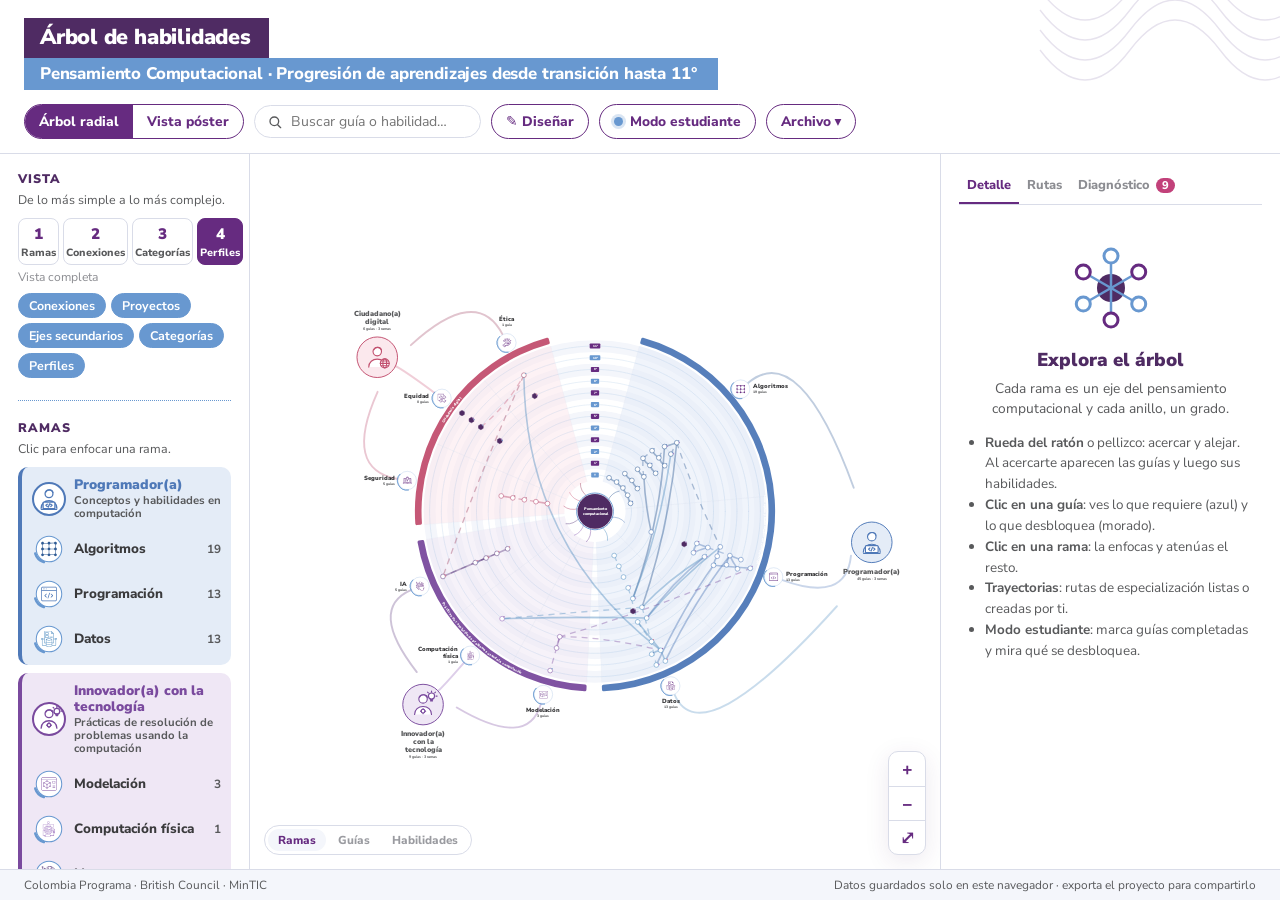
==== commit 7c5fdfc7: "Árbol de habilidades: vista por niveles y capas activables - Sección Vista con cuatro niveles de lo " ====
--- a/arbol-habilidades/index.html
+++ b/arbol-habilidades/index.html
@@ -80,6 +80,13 @@
 
   <main class="espacio">
     <aside class="panel panel-izq" aria-label="Ramas y filtros">
+      <section class="seccion-vista">
+        <h2 class="titulo-panel">Vista</h2>
+        <p class="ayuda">De lo más simple a lo más complejo.</p>
+        <div id="niveles-vista" class="niveles-vista" role="group" aria-label="Nivel de detalle"></div>
+        <p class="nota" id="nota-vista"></p>
+        <div id="capas-vista" class="chips" role="group" aria-label="Capas visibles"></div>
+      </section>
       <section>
         <h2 class="titulo-panel">Ramas</h2>
         <p class="ayuda">Clic para enfocar una rama.</p>
--- a/arbol-habilidades/css/estilos.css
+++ b/arbol-habilidades/css/estilos.css
@@ -94,6 +94,17 @@
 .subtitulo-panel { margin: 12px 0 6px; font-size: .8rem; font-weight: 800; color: var(--texto-fuerte); }
 .ayuda { margin: 0 0 10px; font-size: .78rem; }
 
+.niveles-vista { display: grid; grid-template-columns: repeat(4, 1fr); gap: 4px; margin-bottom: 4px; }
+.niveles-vista button {
+  border: 1.5px solid var(--linea); background: var(--blanco); border-radius: 8px; padding: 5px 2px 4px;
+  display: flex; flex-direction: column; align-items: center; gap: 1px; font-size: .66rem; font-weight: 800; color: var(--texto);
+}
+.niveles-vista button b { font-size: .95rem; font-weight: 900; color: var(--morado); }
+.niveles-vista button:hover { border-color: var(--azul); }
+.niveles-vista button.activo { background: var(--morado); border-color: var(--morado); color: var(--blanco); }
+.niveles-vista button.activo b { color: var(--blanco); }
+.seccion-vista .nota { margin: 2px 0 8px; }
+.chip.capa:disabled { opacity: .4; cursor: not-allowed; }
 .lista-ramas { list-style: none; margin: 0; padding: 0; display: flex; flex-direction: column; gap: 2px; }
 .lista-ramas button {
   width: 100%; display: grid; grid-template-columns: 34px 1fr auto; align-items: center; gap: 8px;
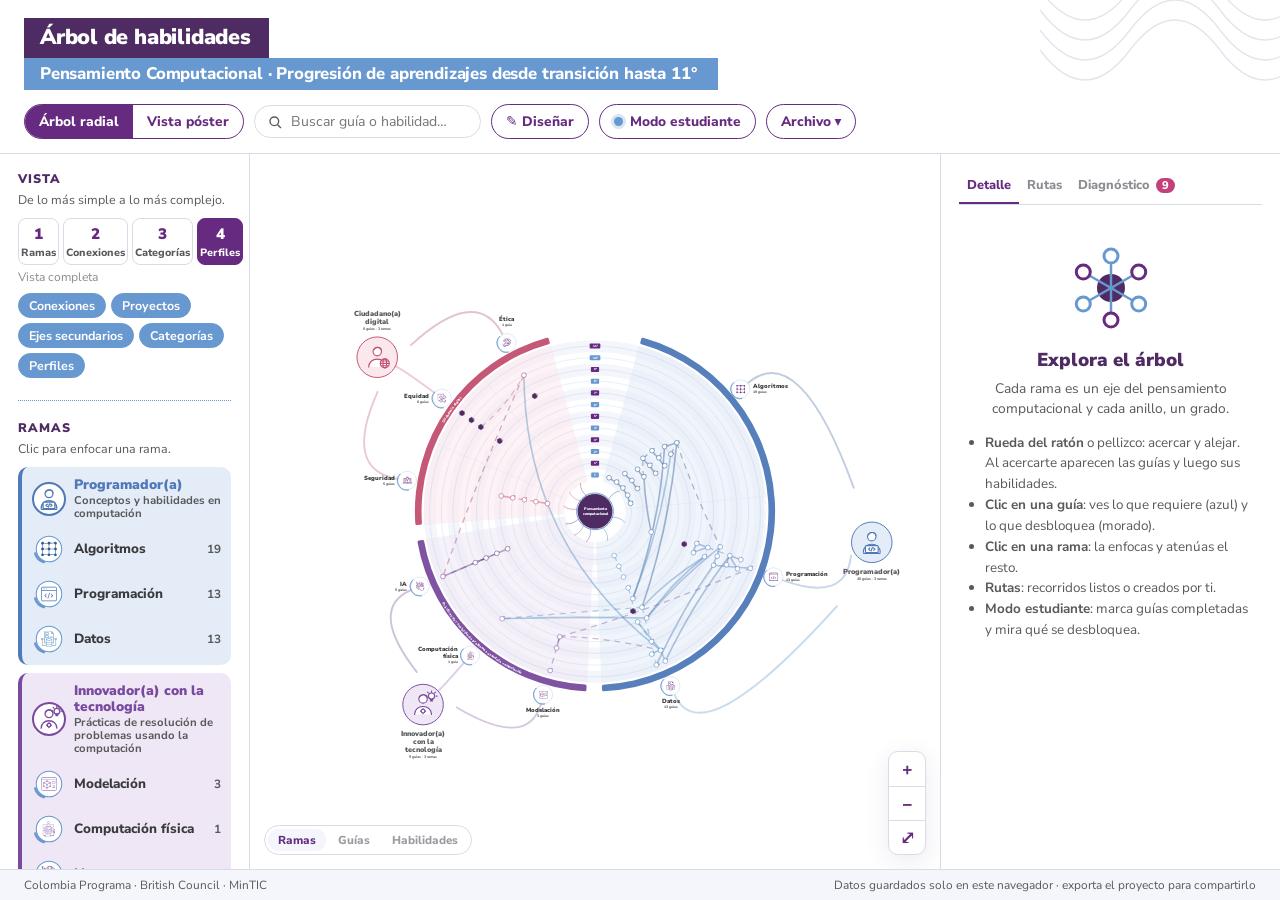
==== commit ee1327a6: "Árbol de habilidades: árbol institucional del Marco de Calidad Segundo proyecto de ejemplo: las 8 di" ====
--- a/arbol-habilidades/index.html
+++ b/arbol-habilidades/index.html
@@ -30,6 +30,22 @@
       <symbol id="perfil-programador" viewBox="0 0 64 64"><circle cx="32" cy="20" r="9" fill="#fff"/><path d="M14 53c0-10.5 8-17 18-17s18 6.5 18 17" fill="#fff"/><path d="M24.5 16.5c2-4 5-5.5 8.5-5.5 4 0 7 2 8 6" /><rect x="18.5" y="39" width="27" height="15" rx="2" fill="#fff"/><path d="M14.5 55.5h35M28 44l-3 2.5 3 2.5M36 44l3 2.5-3 2.5M33.4 43l-2.8 7.5"/></symbol>
       <symbol id="perfil-innovador" viewBox="0 0 64 64"><circle cx="32" cy="20" r="9" fill="#fff"/><path d="M14 53c0-10.5 8-17 18-17s18 6.5 18 17" fill="#fff"/><path d="M24.5 16.5c2-4 5-5.5 8.5-5.5 4 0 7 2 8 6" /><circle cx="50" cy="14" r="6.5" fill="#fff"/><path d="M47.5 21.5h5M48 24.2h4M50 3.2v2.4M59.5 14h2.4M38.1 14h2.4M56.8 7.2l1.7-1.7M43.2 7.2l-1.7-1.7"/><circle cx="32" cy="46" r="4" fill="#fff"/><path d="M32 40.5v2M32 49.5v2M26.5 46h2M35.5 46h2"/></symbol>
       <symbol id="perfil-ciudadano" viewBox="0 0 64 64"><circle cx="32" cy="20" r="9" fill="#fff"/><path d="M14 53c0-10.5 8-17 18-17s18 6.5 18 17" fill="#fff"/><path d="M24.5 16.5c2-4 5-5.5 8.5-5.5 4 0 7 2 8 6" /><circle cx="48" cy="45" r="9.5" fill="#fff"/><ellipse cx="48" cy="45" rx="4" ry="9.5"/><path d="M38.5 45h19M39.8 40h16.4M39.8 50h16.4"/></symbol>
+      <symbol id="perfil-directivo" viewBox="0 0 64 64"><circle cx="32" cy="20" r="9" fill="#fff"/><path d="M14 53c0-10.5 8-17 18-17s18 6.5 18 17" fill="#fff"/><path d="M24.5 16.5c2-4 5-5.5 8.5-5.5 4 0 7 2 8 6" /><path d="M48 34V4"/><path d="M48 5h12l-3.2 4.5L60 14H48z" fill="#fff"/><path d="M27 40l5 6 5-6"/></symbol>
+      <symbol id="perfil-plan" viewBox="0 0 64 64"><circle cx="32" cy="20" r="9" fill="#fff"/><path d="M14 53c0-10.5 8-17 18-17s18 6.5 18 17" fill="#fff"/><path d="M24.5 16.5c2-4 5-5.5 8.5-5.5 4 0 7 2 8 6" /><rect x="39" y="34" width="20" height="24" rx="2.5" fill="#fff"/><path d="M43 41h12M43 46h9M43 51h6"/><path d="M53 53l3-3"/></symbol>
+      <symbol id="perfil-docente" viewBox="0 0 64 64"><circle cx="32" cy="20" r="9" fill="#fff"/><path d="M14 53c0-10.5 8-17 18-17s18 6.5 18 17" fill="#fff"/><path d="M24.5 16.5c2-4 5-5.5 8.5-5.5 4 0 7 2 8 6" /><rect x="42" y="3" width="20" height="14" rx="1.5" fill="#fff"/><path d="M45.5 13l3.5-3.5 3 2.5 5-5"/><path d="M52 17v4"/></symbol>
+      <symbol id="perfil-mentor" viewBox="0 0 64 64"><circle cx="25" cy="20" r="8.5" fill="#fff"/><path d="M8 53c0-10 7.5-16.5 17-16.5S42 43 42 53" fill="#fff"/><path d="M18 16.5c2-3.6 4.5-5 7.5-5 3.6 0 6.3 1.8 7.2 5.4"/><circle cx="45" cy="30" r="6.5" fill="#fff"/><path d="M32 56c0-8 5.8-13 13-13s13 5 13 13" fill="#fff"/><path d="M39.6 28c1.3-3 3.2-4.4 5.4-4.4 2.4 0 4.4 1.3 5.4 4.2"/></symbol>
+      <symbol id="perfil-diversidad" viewBox="0 0 64 64"><circle cx="16" cy="27" r="6.5" fill="#fff"/><path d="M4 55c0-8 5.4-13 12-13s12 5 12 13" fill="#fff"/><circle cx="48" cy="27" r="6.5" fill="#fff"/><path d="M36 55c0-8 5.4-13 12-13s12 5 12 13" fill="#fff"/><path d="M41.5 24.5c1.2-3 3.6-4.5 6.5-4.5M10 23c3-4 9-4 12 0"/><circle cx="32" cy="20" r="8" fill="#fff"/><path d="M17 56c0-10 6.7-16 15-16s15 6 15 16" fill="#fff"/><path d="M24.5 17c1.8-3.6 4.4-5 7.5-5 3.4 0 6 1.7 7 5"/></symbol>
+      <symbol id="perfil-joven" viewBox="0 0 64 64"><circle cx="32" cy="20" r="9" fill="#fff"/><path d="M14 53c0-10.5 8-17 18-17s18 6.5 18 17" fill="#fff"/><path d="M16 13l16-7 16 7-16 7z" fill="#fff"/><path d="M44 14.8V24"/><path d="M27 40l5 6 5-6"/></symbol>
+      <symbol id="perfil-estudiante" viewBox="0 0 64 64"><circle cx="32" cy="20" r="9" fill="#fff"/><path d="M14 53c0-10.5 8-17 18-17s18 6.5 18 17" fill="#fff"/><path d="M24.5 16.5c2-4 5-5.5 8.5-5.5 4 0 7 2 8 6" /><path d="M51 24c-6.5-4.2-9.5-7.4-9.5-11a4.8 4.8 0 0 1 9.5-1.2 4.8 4.8 0 0 1 9.5 1.2c0 3.6-3 6.8-9.5 11z" fill="#fff"/><path d="M27 40l5 6 5-6"/></symbol>
+      <symbol id="perfil-nina" viewBox="0 0 64 64"><path d="M22.5 21c0-7.5 4.2-11.8 9.5-11.8s9.5 4.3 9.5 11.8c0 5.5 1.3 9.5 3.5 12.5H19c2.2-3 3.5-7 3.5-12.5z" fill="#fff"/><circle cx="32" cy="21" r="8" fill="#fff"/><path d="M24.3 18.5c3.4-.6 6.4-2.8 7.9-6 1.8 2.9 4.7 5 7.6 5.6"/><path d="M15 55c1-6.5 3.6-11 8-14h18c4.4 3 7 7.5 8 14z" fill="#fff"/><path d="M28 41l4 4.5 4-4.5"/><path d="M54 3.5l2.2 4.6 5 .7-3.6 3.5.9 5-4.5-2.4-4.5 2.4.9-5-3.6-3.5 5-.7z" fill="#fff"/></symbol>
+      <symbol id="ico-liderazgo" viewBox="0 0 24 24"><path d="M6 21.5V3"/><path d="M6 4h11.5L15 8l2.5 4H6"/></symbol>
+      <symbol id="ico-plan" viewBox="0 0 24 24"><rect x="5" y="2.5" width="14" height="19" rx="2"/><path d="M8.5 7.5h7M8.5 11.5h7M8.5 15.5h4"/></symbol>
+      <symbol id="ico-ensenanza" viewBox="0 0 24 24"><rect x="2.5" y="3.5" width="19" height="12.5" rx="1.5"/><path d="M6 12.5l3.5-3.5 3 2.5 5-5"/><path d="M12 16v3.5M8 21l4-1.5 4 1.5"/></symbol>
+      <symbol id="ico-desarrollo" viewBox="0 0 24 24"><path d="M3 20.5h5V16h5v-4.5h5V7h3"/><path d="M14.5 3h5v5"/><path d="M19.5 3l-6 6"/></symbol>
+      <symbol id="ico-inclusion" viewBox="0 0 24 24"><circle cx="12" cy="7" r="2.6"/><circle cx="5.5" cy="9.5" r="2"/><circle cx="18.5" cy="9.5" r="2"/><path d="M7 20.5c0-3.6 2.2-6 5-6s5 2.4 5 6M1.8 18c.3-2.6 1.7-4 3.7-4M22.2 18c-.3-2.6-1.7-4-3.7-4"/></symbol>
+      <symbol id="ico-terciaria" viewBox="0 0 24 24"><path d="M1.5 9L12 4l10.5 5L12 14z"/><path d="M6 11.3v4.7c0 1.6 2.7 3 6 3s6-1.4 6-3v-4.7M21 9.7V15"/></symbol>
+      <symbol id="ico-impacto" viewBox="0 0 24 24"><path d="M3 21h18"/><path d="M6 18v-4M10.5 18v-7M15 18v-5.5M19.5 18V8.5"/><path d="M4 10l5-5 3.5 3 6-5.5"/><path d="M15.5 2.5h3v3"/></symbol>
+      <symbol id="ico-genero" viewBox="0 0 24 24"><circle cx="12" cy="8.5" r="5.5"/><path d="M12 14v8M8.5 18.5h7"/></symbol>
       <symbol id="perfil-generico" viewBox="0 0 64 64"><circle cx="32" cy="20" r="9" fill="#fff"/><path d="M14 53c0-10.5 8-17 18-17s18 6.5 18 17" fill="#fff"/><path d="M24.5 16.5c2-4 5-5.5 8.5-5.5 4 0 7 2 8 6" /><path d="M48 8l2.2 4.6 5 .7-3.6 3.5.9 5-4.5-2.4-4.5 2.4.9-5-3.6-3.5 5-.7z" fill="#fff"/></symbol>
       <symbol id="ico-generico" viewBox="0 0 24 24"><circle cx="12" cy="12" r="7"/><path d="M12 8v8M8 12h8"/></symbol>
     </defs>
@@ -39,6 +55,7 @@
     <div class="titulos">
       <h1 class="banda banda-ciruela">Árbol de habilidades</h1>
       <p class="banda banda-azul" id="titulo-proyecto">Pensamiento Computacional</p>
+      <span class="insignia-lectura" id="insignia-lectura" hidden>👁 Solo lectura</span>
     </div>
     <div class="acciones">
       <div class="segmentado" role="group" aria-label="Vista">
@@ -51,26 +68,29 @@
       </label>
       <button type="button" id="btn-editar" class="boton boton-secundario" aria-pressed="false" title="Crear y editar ramas, niveles, guías y conexiones">✎ Diseñar</button>
       <button type="button" id="btn-estudiante" class="boton boton-secundario" aria-pressed="false">
-        <span class="punto-juego"></span> Modo estudiante
+        <span class="punto-juego"></span> <span id="nombre-modo">Modo estudiante</span>
       </button>
       <div class="menu">
         <button type="button" class="boton boton-secundario" id="btn-archivo" aria-haspopup="true" aria-expanded="false">Archivo ▾</button>
         <div class="menu-lista" id="menu-archivo" hidden>
-          <button type="button" data-accion="proyectos">Mis proyectos…</button>
-          <button type="button" data-accion="nuevo">Nuevo proyecto…</button>
-          <button type="button" data-accion="duplicar">Guardar una copia de este proyecto</button>
-          <hr>
-          <button type="button" data-accion="importar-hoja">Importar hoja de cálculo (.xlsx, .csv)…</button>
+          <button type="button" data-accion="copia-editable" data-solo-lectura>✎ Abrir una copia editable</button>
+          <hr data-solo-lectura>
+          <button type="button" data-accion="proyectos" data-solo-edicion>Mis proyectos…</button>
+          <button type="button" data-accion="nuevo" data-solo-edicion>Nuevo proyecto…</button>
+          <button type="button" data-accion="duplicar" data-solo-edicion>Guardar una copia de este proyecto</button>
+          <button type="button" data-accion="compartir" data-solo-edicion>🔗 Compartir enlace de solo lectura…</button>
+          <hr data-solo-edicion>
+          <button type="button" data-accion="importar-hoja" data-solo-edicion>Importar hoja de cálculo (.xlsx, .csv)…</button>
           <button type="button" data-accion="exportar-hoja">Exportar a hoja de cálculo (.xlsx)</button>
-          <button type="button" data-accion="plantilla">Descargar plantilla vacía (.xlsx)</button>
+          <button type="button" data-accion="plantilla" data-solo-edicion>Descargar plantilla vacía (.xlsx)</button>
           <hr>
           <button type="button" data-accion="exportar-json">Guardar proyecto (.json)</button>
-          <button type="button" data-accion="importar-json">Abrir proyecto (.json)…</button>
+          <button type="button" data-accion="importar-json" data-solo-edicion>Abrir proyecto (.json)…</button>
           <hr>
           <button type="button" data-accion="exportar-svg">Descargar imagen (.svg)</button>
           <button type="button" data-accion="exportar-png">Descargar imagen (.png)</button>
           <hr>
-          <button type="button" data-accion="restablecer">Restablecer el proyecto de ejemplo</button>
+          <button type="button" data-accion="restablecer" data-solo-edicion>Restablecer el proyecto de ejemplo</button>
         </div>
         <input type="file" id="archivo-json" accept=".json,application/json" hidden>
         <input type="file" id="archivo-hoja" accept=".xlsx,.xltx,.xlsm,.csv,.tsv" hidden>
@@ -201,15 +221,17 @@
 
   <footer class="pie">
     <span id="autoria"></span>
-    <span>Datos guardados solo en este navegador · exporta el proyecto para compartirlo</span>
+    <span id="pie-guardado">Datos guardados solo en este navegador · exporta el proyecto para compartirlo</span>
   </footer>
 
   <script src="js/datos-pc.js"></script>
+  <script src="js/datos-marco.js"></script>
   <script src="js/modelo.js"></script>
   <script src="js/hoja.js"></script>
   <script src="js/grafo.js"></script>
   <script src="js/editor.js"></script>
   <script src="js/disenio.js"></script>
+  <script src="js/compartir.js"></script>
   <script src="js/vista.js"></script>
   <script src="js/app.js"></script>
 </body>
--- a/arbol-habilidades/css/estilos.css
+++ b/arbol-habilidades/css/estilos.css
@@ -211,6 +211,11 @@
 .etiqueta { font-size: .74rem; font-weight: 800; padding: 2px 9px; border-radius: 999px; color: var(--blanco); }
 .etiqueta.secundaria { background: var(--blanco) !important; border: 1.5px dashed currentColor; }
 .ficha h4 { margin: 16px 0 6px; font-size: .78rem; text-transform: uppercase; letter-spacing: .08em; color: var(--ciruela); font-weight: 900; }
+.ficha-descripcion { margin: 12px 0 0; font-size: .86rem; line-height: 1.5; color: var(--texto-fuerte); }
+.ficha-avance { margin-top: 14px; padding: 8px 12px 10px; border-left: 4px solid var(--azul); background: var(--banda); border-radius: 0 var(--radio) var(--radio) 0; }
+.ficha-avance h4 { margin-top: 2px; color: var(--azul-osc); }
+.ficha-avance p { margin: 0; font-size: .86rem; line-height: 1.45; color: var(--texto-fuerte); }
+.formulario textarea { width: 100%; font: inherit; font-size: .85rem; resize: vertical; }
 .habilidades { list-style: none; margin: 0; padding: 0; display: flex; flex-direction: column; gap: 4px; }
 .habilidades li {
   display: grid; grid-template-columns: 1fr auto; gap: 8px; align-items: center;
@@ -285,6 +290,22 @@
 }
 
 
+/* ── Solo lectura ──────────────────────────────────────────────── */
+[data-solo-lectura] { display: none !important; }
+.modo-lectura [data-solo-lectura] { display: block !important; }
+.modo-lectura hr[data-solo-lectura] { display: block !important; }
+.modo-lectura [data-solo-edicion], .modo-lectura #btn-editar { display: none !important; }
+.titulos { position: relative; }
+.insignia-lectura {
+  margin-top: 6px; background: var(--blanco); color: var(--ciruela); border: 1.5px solid var(--ciruela);
+  border-radius: 999px; padding: 2px 10px; font-size: .74rem; font-weight: 900;
+}
+.enlace-compartir {
+  width: 100%; font: 600 .76rem/1.4 ui-monospace, SFMono-Regular, Menlo, monospace; color: var(--texto-fuerte);
+  border: 1.5px solid var(--linea); border-radius: 8px; padding: 8px; resize: vertical; word-break: break-all; background: var(--banda);
+}
+.dialogo a.boton { text-decoration: none; }
+
 /* ── Modo diseño ───────────────────────────────────────────────── */
 .boton:disabled { opacity: .45; cursor: not-allowed; }
 .boton-peligro { background: var(--blanco); border-color: var(--alerta); color: var(--alerta); }
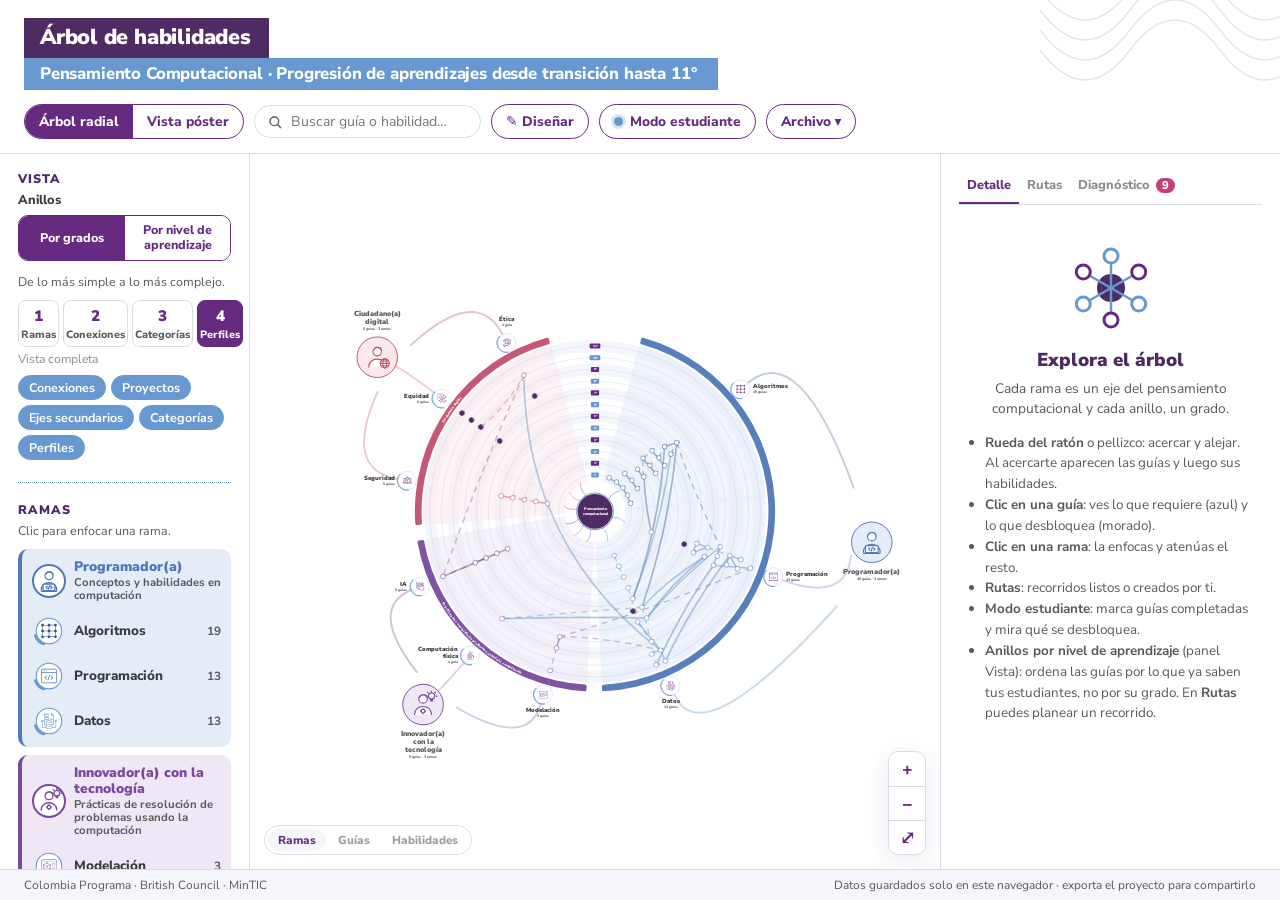
==== commit 8d4dd10e: "Árbol de habilidades: anillos por nivel de aprendizaje y filtro de anillos - Anillos por grado o por" ====
--- a/arbol-habilidades/index.html
+++ b/arbol-habilidades/index.html
@@ -102,6 +102,7 @@
     <aside class="panel panel-izq" aria-label="Ramas y filtros">
       <section class="seccion-vista">
         <h2 class="titulo-panel">Vista</h2>
+        <div id="eje-anillos" class="eje-anillos" hidden></div>
         <p class="ayuda">De lo más simple a lo más complejo.</p>
         <div id="niveles-vista" class="niveles-vista" role="group" aria-label="Nivel de detalle"></div>
         <p class="nota" id="nota-vista"></p>
@@ -127,7 +128,7 @@
         <div id="filtro-herramientas" class="chips"></div>
         <h3 class="subtitulo-panel">Rango de dominio</h3>
         <div id="filtro-rangos" class="chips"></div>
-        <h3 class="subtitulo-panel">Niveles</h3>
+        <h3 class="subtitulo-panel">Anillos visibles</h3>
         <div class="rango-niveles">
           <select id="nivel-desde" aria-label="Desde"></select>
           <span>a</span>
--- a/arbol-habilidades/css/estilos.css
+++ b/arbol-habilidades/css/estilos.css
@@ -418,3 +418,46 @@
   .panel-der { order: 2; border: 0; padding: 0 16px 16px; overflow: visible; }
   .panel-izq { order: 3; border: 0; border-top: 1px solid var(--linea); padding: 16px; overflow: visible; }
 }
+
+/* ── Anillos por grado o por nivel de aprendizaje ───────────────── */
+.eje-anillos { margin: 4px 0 12px; }
+.eje-anillos .subtitulo-panel { margin-top: 4px; }
+.interruptor { display: flex; border: 1.5px solid var(--morado); border-radius: 10px; overflow: hidden; }
+.interruptor button {
+  flex: 1; border: 0; background: var(--blanco); color: var(--morado); font: inherit; font-size: .78rem; font-weight: 800;
+  padding: 7px 6px; cursor: pointer; line-height: 1.2;
+}
+.interruptor button + button { border-left: 1.5px solid var(--morado); }
+.interruptor button[aria-pressed="true"] { background: var(--morado); color: var(--blanco); }
+.eje-anillos .nota { margin: 6px 0 0; }
+.ficha-aprendizaje { margin: 10px 0 0; padding: 8px 10px; background: var(--lavanda); border-radius: var(--radio); }
+.ficha-aprendizaje p { margin: 6px 0 0; font-size: .82rem; line-height: 1.4; color: var(--texto-fuerte); }
+.pildora-aprendizaje { display: inline-block; background: var(--morado); color: var(--blanco); font-weight: 800; font-size: .74rem; border-radius: 6px; padding: 2px 8px; }
+.bloque-aprendizaje { margin-left: 8px; font-size: .72rem; font-weight: 800; text-transform: uppercase; letter-spacing: .06em; color: var(--ciruela); }
+.fuera-vista { margin: 4px 0 8px; font-size: .78rem; }
+.titulo-niveles { margin: 18px 0 8px; font-size: .78rem; text-transform: uppercase; letter-spacing: .08em; color: var(--ciruela); font-weight: 900; text-align: left; }
+.niveles-aprendizaje { list-style: none; margin: 0; padding: 0; text-align: left; }
+.niveles-aprendizaje li { margin: 0 0 10px; }
+.niveles-aprendizaje p { margin: 4px 0 0; font-size: .8rem; line-height: 1.4; }
+/* Planear desde lo que saben */
+.planeador { margin: 0 0 14px; padding: 10px 12px; border: 1.5px solid var(--azul); border-radius: var(--radio); background: var(--banda); }
+.planeador summary { cursor: pointer; font-weight: 900; color: var(--ciruela); }
+.planeador label { display: flex; flex-direction: column; gap: 3px; font-size: .76rem; font-weight: 800; color: var(--texto-fuerte); margin: 6px 0; }
+.planeador select { border: 1.5px solid var(--linea); border-radius: 8px; padding: 4px 6px; background: var(--blanco); font: inherit; font-size: .8rem; }
+.planeador .dos-col { display: grid; grid-template-columns: 1fr 1fr; gap: 8px; }
+.plan-pasos { margin: 8px 0; padding: 0; list-style: none; counter-reset: paso; }
+.plan-pasos li {
+  display: flex; gap: 8px; align-items: flex-start; padding: 5px 6px; border-radius: 8px; cursor: pointer;
+  font-size: .8rem; line-height: 1.3; counter-increment: paso;
+}
+.plan-pasos li:hover { background: var(--blanco); }
+.plan-pasos li::before { content: counter(paso); min-width: 16px; font-weight: 900; color: var(--ciruela); }
+.plan-pasos li small { display: block; color: #7C7D82; }
+.plan-pasos li.puente { opacity: .85; }
+.plan-pasos li.puente b { color: var(--aviso); }
+.plan-nivel { flex: none; min-width: 20px; height: 20px; border-radius: 5px; background: var(--morado); color: var(--blanco); font-size: .72rem; font-weight: 800; display: inline-flex; align-items: center; justify-content: center; }
+.fila-aprendizaje { display: flex; flex-direction: column; gap: 4px; padding: 6px 0; border-bottom: 1px dashed var(--linea); }
+.fila-aprendizaje input, .fila-aprendizaje textarea { width: 100%; border: 1.5px solid var(--linea); border-radius: 8px; padding: 4px 6px; font: inherit; font-size: .8rem; }
+.fila-aprendizaje .uso { font-size: .72rem; color: #8C8D92; }
+.planeador .dos-col > label { min-width: 0; }
+.planeador select { width: 100%; min-width: 0; }
